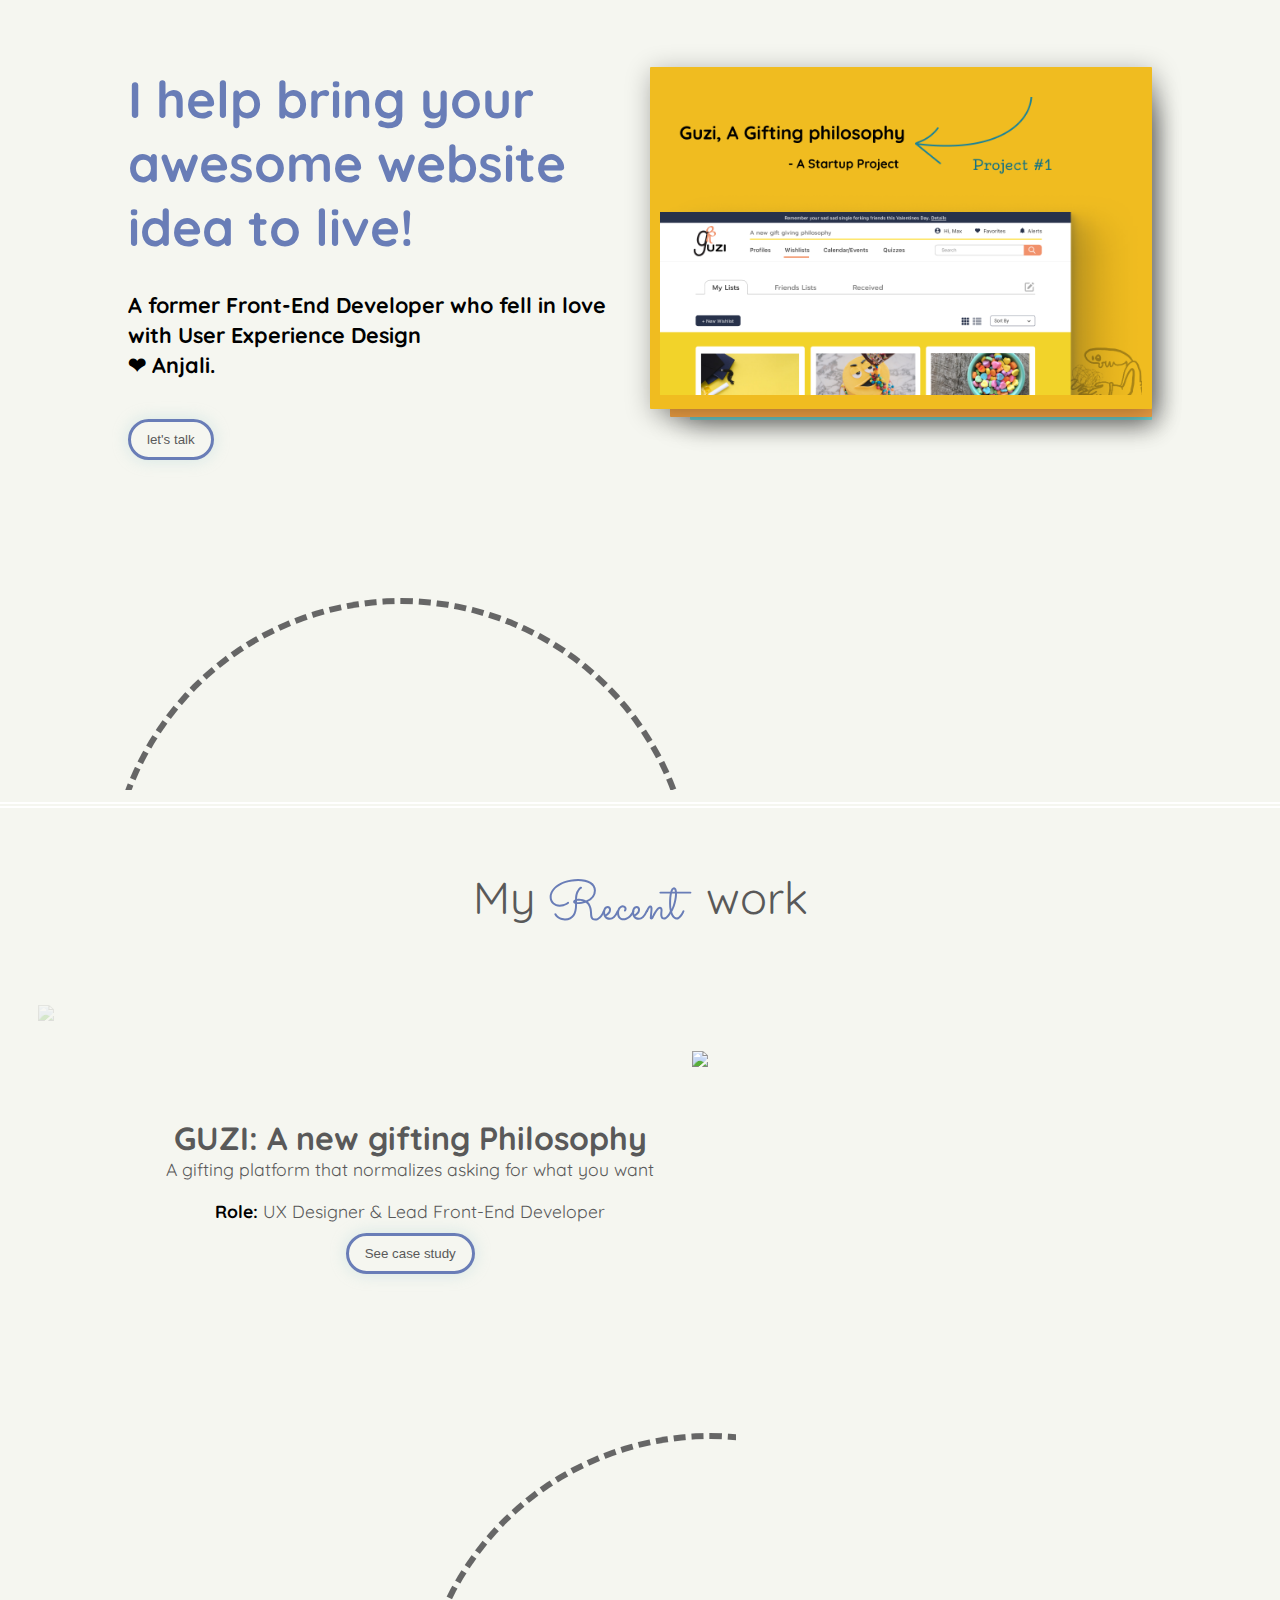
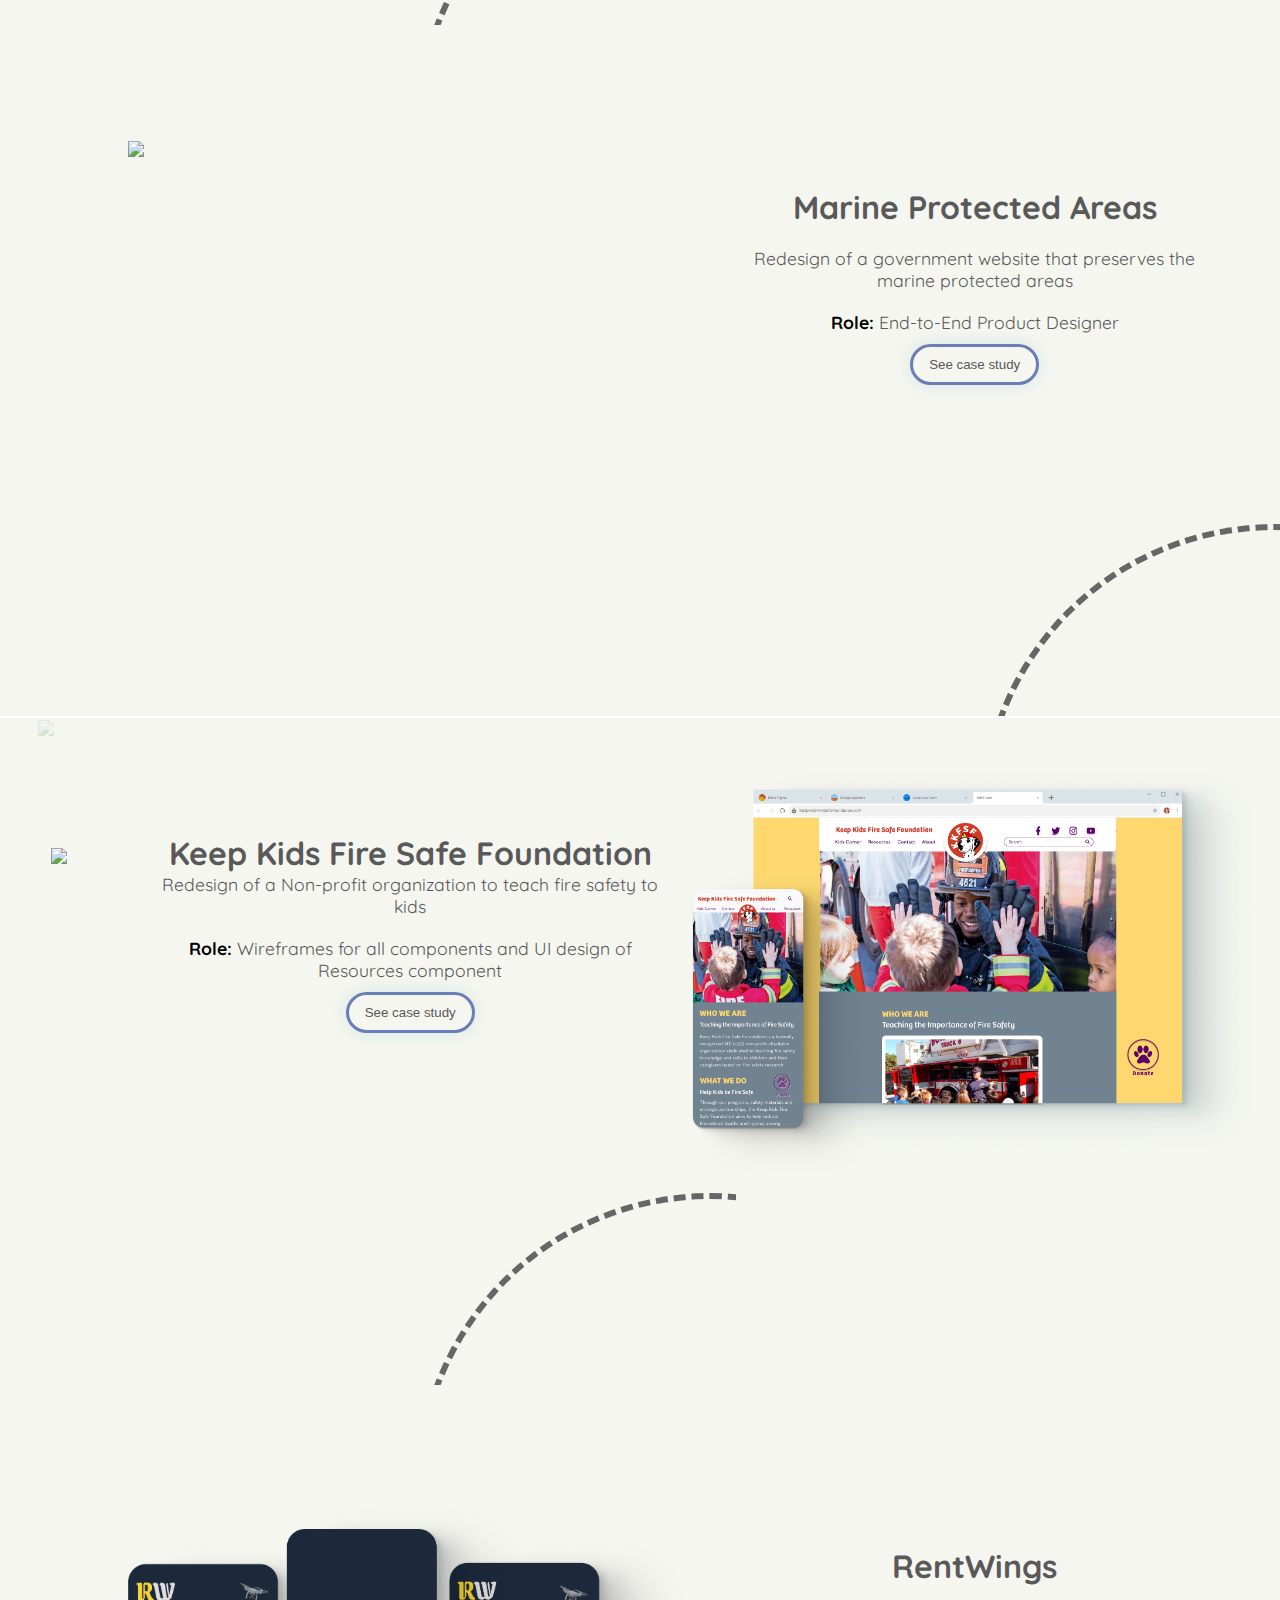
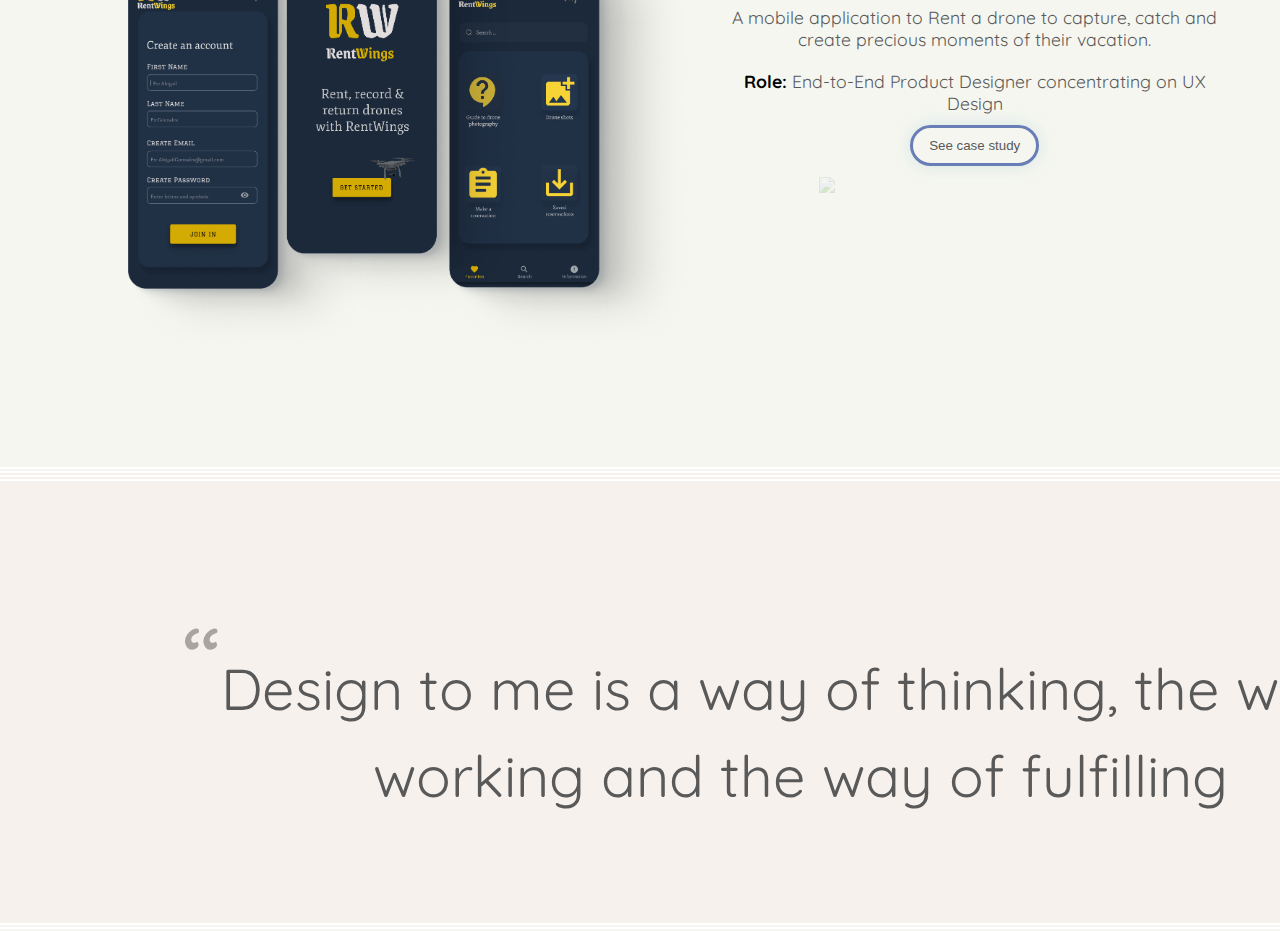
==== index.html @ b2b69bfb "animation changes" ====
<!DOCTYPE html>
<html>
    <head>
        <meta charset="utf-8">
        <meta name="viewport" content="width=device-width, initial-scale=1">
        <title>Anjali Anusuri - UX/UI Designer</title>
        <!-- <link rel = "icon" href =  "images/initial.svg"  type = "image/x-icon">  -->
        <link rel = "icon" href =  "images/logo.svg"  type = "image/x-icon"> 

        <link rel="stylesheet" href="css/index.css">
        <link rel="stylesheet" href="css/mainPage.css">
        <link rel="preconnect" href="https://fonts.gstatic.com">
<link href="https://fonts.googleapis.com/icon?family=Material+Icons"rel="stylesheet">
<link rel="preconnect" href="https://fonts.gstatic.com">
<link href="https://fonts.googleapis.com/css2?family=Quicksand&display=swap" rel="stylesheet">
<link href="https://fonts.googleapis.com/css2?family=Sacramento&display=swap" rel="stylesheet">

<script async src="https://www.googletagmanager.com/gtag/js?id=G-C9DS2K7458"></script>
<script>
window.dataLayer = window.dataLayer || [];
function gtag(){dataLayer.push(arguments);}
gtag('js', new Date());

gtag('config', 'G-C9DS2K7458');
</script>

</head>
<body class="body">
        <div id="header"></div>
        <div class="mainPage " style = "padding-top:2%;padding-bottom:1%;
        /* background: radial-gradient(92.78% 138.58% at 50% 106.94%, #FDE6E6 0%, #FFD8D8 26.56%, #FAC0C0 64.06%, #FFB9B9 100%) */
        ;">
        <div class="left" style = "padding-top:4%;padding-bottom:0;display:flex;align-items: center;"> 

            <div class="mainHeading">     
                    <div class="text-bottom" style = "font-size: 1.5rem;">
                        <div class="text-top">
                            <div class="subTitle" style = "color:#6A6A82;">
                            </div> 
                    <!-- <div class="subPara">Hey, I am Anjali!</div>  -->
                    <div><strong class = "brandStmt">I help bring your awesome website idea to live!</strong></div>
                    <br> 
                    <div><strong class="subText">
                        <!-- I prioritize design's impact on the community over impulsive intensions. -->

                        A former Front-End Developer who fell in love with User Experience Design
                        <br>
                        &#x2764; Anjali.
                    </strong> 
                </div>
                    <br> 

                    </div>
                

                    <!-- <div class="wrapper">
                        <a href="#"><span>Hover Me!</span></a>
                    </div> -->
                    <div class = "buttonContainer" style = "justify-content:start;padding-left:0px;">
                        <a href = "aboutme.html"> 
                        <button class = "filledButton" href = "#"><span>let's talk</span></button>
                        </a>
                    </div>
                    


                    </div>

                <!-- </div> -->
                <!-- <img loading="lazy" class ="secondShape" src = "images/shapes/Ellipse 3.svg"/> -->
            </div>   
            <div class = "frame letsGo">
                <div class = "circle clockwise" style = "right:6rem;left: 2rem;">
                    <div class = "point"></div>
                    <strong class = "projectSubTitle">lets sc<strong style = "color:#bd3745">roll</strong></strong>
                </div>
                <div class = "track" style = "right:6rem;left: 2rem;"></div>
            </div>
        </div>
            <div class="right"> 
                <div class="stack">
                    <div class="card one">
                        <a href = "guzi.html">
                            <!-- <img loading="lazy" src = "images/guzi/guziLogo.png" style ="width :25%"/> -->
                            <img loading="lazy" src = "images/guzi/guziShot.png" style ="width :100%"/>
                            
                            <!-- <img style= "width:100%;margin-bottom:10%;"src = "images/guzi/homepageImg.png" class="img-fluid"/> -->
                        </a>
                    </div>
                    <div class="card two">
                        <a href = "fireSafety.html"> 
                            <img loading="lazy" src = "images/kkfsf/fireSafeShot.png" style ="width :100%"/>
                        </a>
                        <!-- <img loading="lazy" src = "images/fireSafetyLogo.png" style ="width :25%"/> -->
                    </div>
                    <div class="card three">

                        <!-- <img loading="lazy" src = "images/mpa/mpaLogo.png" style ="width :25%"/> -->
                        <img loading="lazy" src = "images/mpa/mpaShot.png" style ="width :100%"/>
                    </div>
                </div>
        </div>
        </div>
        
        <hr>
        <hr>



        <!-- <img loading="lazy" style = "width:100%" src = "images/GuziPNG.png"/> -->
        <section id= "caseStudies" style = "z-index:-2" >
            
        <div class="name" style="display:flex;text-align: center;justify-content:center;background-color:#f5f6f0;padding: 1.3em 0;"> My 
            <span id = "sacramentoFont" style="font-size:1.2em;">
                &nbsp;Recent
            </span>  &nbsp; work</div> 
            <div class="workPage kkfsf">
                <div class="left">  
                    <div class="padding20"></div>
    
                    <div class="workTitle">GUZI: A new gifting Philosophy </div> 
    
                    <div class="workPara">A gifting platform that normalizes asking for what you want</div> 
                    <br>
                    <div class="workPara"><strong>Role: </strong>UX Designer & Lead Front-End Developer</div> 
                    <div class = "buttonContainer" style = "justify-content:center;">
                        <!-- <a href = "guzi.html"> 
                        <button class = "filledButton" href = "#">See case study</button>
                        </a> -->
                        <a href = "guzi.html">
                            <button class = "filledButton" href = "#">See case study</button>
                        </a>
                    </div>
                    <br>

                    <img loading="lazy" class ="kkfsf-shape" src = "images/shapes/Ellipse 111.svg"/>
                    <!-- <img loading="lazy" class ="padding10 kkfsf-shape1" src = "images/Logo-03 3.png"/>    -->
                    <div class = "frame">
                        <div class = "circle">
                            <strong class = "projectSubTitle">Deep dive</strong>
                            <div class = "point" style = "background-color: #29839f">
                                
                            </div>
                        </div>
                        <div class = " track">
                        </div>
                    </div>
    
                </div>
                <div class="right"> 
                    <div class="imageContainer"> 
                        <a href = "guzi.html">
                            <img loading="lazy" src = "images/guzi/guziPic.png" style ="width :90%"/>
                        </a>
                    </div>
    
                </div> 
            </div>  
        <div class="workPage mpa">
            <div class="left">  
                <div class="imageContainer"> 
                    <img loading="lazy" src = "images/mpaHomepages.png" style ="width:100%"/>
                </div> 
                    <!-- <img loading="lazy" class ="padding10 mpaShape1" src = "images/Group.svg"/> -->

            </div>
            <div class="right"> 
                <div class="workTitle">Marine Protected Areas </div> 
                <br>
                <!-- <div class="workPara intro">As a part of Ux/UI Bootcamp,I redesigned an existing government website since the existing UI seemed outdated and contained confusing navigation.</div> -->
                <div class="workPara">Redesign of a government website that preserves the marine protected areas</div> 
                <br>
                <div class="workPara"><strong>Role: </strong>End-to-End Product Designer</div> 
                <div class = "buttonContainer" style = "justify-content:center;">
                    <a href = "mpa.html"> 
                    <button class = "filledButton" href = "#">See case study</button>
                    </a>
                </div>
                <div class = "frame">
                    <div class = "circle">
                        <strong class = "projectSubTitle">Safety First</strong>
                        <div class = "point" style = "background-color: #bd3745"></div>
                    </div>
                    <div class = "track"></div>
                </div>
            </div>   
        </div> 
        <hr>


            <div class="workPage kkfsf">
            <div class="left" >  
                <div class="padding20"></div>

                <div class="workTitle">Keep Kids Fire Safe Foundation </div> 

                <div class="workPara">Redesign of a Non-profit organization to teach fire safety to kids</div> 
                <br>
                <div class="workPara"><strong>Role: </strong>Wireframes for all components and UI design of Resources component</div> 
                <div class = "buttonContainer" style = "justify-content:center;">
                    <a href = "fireSafety.html"> 
                    <button class = "filledButton" href = "#">See case study</button>
                    </a>
                </div>
                <br>
                <img loading="lazy" class ="kkfsf-shape" src = "images/shapes/Ellipse 111.svg"/>
                <img loading="lazy" class ="padding10 kkfsf-shape1" src = "images/Logo-03 3.png"/>   
                <div class = "frame">
                    <div class = "circle">
                        <strong class = "projectSubTitle">Fly away</strong>
                        <div class = "point" style = "background-color: #f7d02b">
                            
                        </div>
                    </div>
                    <div class = " track">
                    </div>
                </div>

            </div>
            <div class="right"> 
                <div class="imageContainer"> 
                    <a href = "fireSafety.html">
                        <img loading="lazy" src = "images/KKFSFCoverPic.png" style ="width :100%"/>
                        <!-- <img loading="lazy" class="img" src = "images/threed_mockup (1).png" width = "400px" height = "400px"/> -->
                    </a>

                </div>

            </div> 
        </div>  

        <div class="workPage rentwings">
            <div class="left">   
                <div class="imageContainer">   
                    <a href = "rentWings.html">
                        <img loading="lazy" src = "images/rentwingsCoverPic.png" style ="width :100%"/>
                        <!-- <img loading="lazy" class="img" src = "images/rentWings.png" width = "400px" height = "400px"/> -->
                    </a>
                </div>

            </div>
            <div class="right"> 
                <div class="workTitle">RentWings </div> 
                <br>
                <div class="workPara">A mobile application to Rent a drone to capture, catch and create precious moments of their vacation. </div> 
                <br> 
                <div class="workPara"><strong>Role: </strong>End-to-End Product Designer concentrating on UX Design</div>                 
                <div class = "buttonContainer" style = "justify-content:center;">
                    <a href = "rentWings.html"> 
                    <button class = "filledButton" href = "#">See case study</button>
                    </a>
                </div>
                <img loading="lazy" class ="rentwingsShape" src = "images/jason-blackeye-XYrjl3j7smo-unsplash-removebg-preview 1.svg"/>
            </div>  
        </div>   
        </section>
        <hr style = "background: #f5f6f0;">
        <hr style = "background: #f7f1ee;">
        <!-- <div class="covidReliefSection">
            <div class="fontSize2 heading">While I have your attention..</div>
            <div class="fontSize1point5 text">
                I'd like to use this platform to shed light on the devastating stories that are making headlines in India today.
                
                <br>
                With around 300,000 cases everyday, the hospitals in the country are in immediate need for oxygen and vaccines.
                <br>
                <br>
                I want to continue to raise awareness of this issue and I encourage you
                to actively reflect on any ways you can to help India cope with the pandemic.
                Thank you &#x2764;
            </div>
            <div class = "buttonContainer" style = "justify-content:center;">
                <a href = "https://fundraisers.giveindia.org/api/links/kgbdsM1p-n"> 
                <button class = "filledButton" href = "#">CHECK OUT FUNDRAISERS</button>
                </a>
            </div>
        </div> -->

        <hr style = "background: #f7f1ee;">
        <hr style = "background: #f7f1ee;">
        <!-- <div class="dQuotesection">
            
            <div class="designQuote"><span id = "quote">&#8220;</span>Design is where science and art break even.</div>
            <div class="author"> <span style="opacity:0.5;">By</span> Robin Mattew</div>
        </div>     -->

        <!-- <section class ="mySkills" style="background-color:#f9f9f9;">
            <div style = "padding-top:1.6em;font-size: 2.5em;"> My <span id = "sacramentoFont"> Design </span> Tools</div>
            <div class="flexContainer">

                    <img loading="lazy" style = "width:150px;"src= "images/home/icons/figma.svg"/>
                    <img loading="lazy" style = "width:150px;"src= "images/home/icons/github.svg"/>
                    <img loading="lazy" style = "width:150px;"src= "images/home/icons/slack.svg"/>
            </div>
        </section> -->
        <div class="magicQuotesection"> 
            <div class="magicQuote"><span id = "quote">&#8220;</span>Design to me is a way of thinking, the way of working and the way of fulfilling</div>
        </div>
        <hr>
        <hr>
        <div id="footer"></div>


<!--===== SCROLL REVEAL =====-->
<script src="https://unpkg.com/scrollreveal"></script>

<!--===== MAIN JS =====-->
<script src="js/index.js" async defer></script>

<!--===== MAIN JQUERY =====-->
<script
src="https://code.jquery.com/jquery-3.3.1.js"
integrity="sha256-2Kok7MbOyxpgUVvAk/HJ2jigOSYS2auK4Pfzbm7uH60="
crossorigin="anonymous">
</script> 

</body>

</html>
---- css/index.css ----
body{
    color: #595959;
    font-family: 'Quicksand', sans-serif;
    /* padding-top:40px; */
    box-sizing:border-box;
}

.fontSize4{
    font-size:4rem;
}
.projectTitle{
    font-size:4rem;
}
.projectSubTitle{
    font-size:1.5rem;
}
strong{
    color:#000000;
}
.black{
    color:#2b2b2b;
}
.bgImage{
    width:100%;
    /* margin-bottom:10%; */
    object-fit:cover;
    height:100vh;
    position:absolute;
}
.clearLine{
    margin-top:2px;
        border-bottom: 1px solid #f5f6f0 ;
    
}
.fontSize2{
    font-size: 2em;
}
.fontSize1point5{
font-size:1.7em;
}
hr{
    height: 2px;
    background: #f5f6f0 ;
    border: none;
    margin-top:2px;
}
#sacramentoFont{
    font-family: sacramento;
    font-size: 1.4em;
    color:#697db7;
}
.bgDesign{
    width:100%;
    opacity:0.8;
    background-color: #f7f6f2;
    /* background-image: url(images/aboutMe/bgDesignPink.png); */
}

html{
    scroll-behavior:smooth;
}
@keyframes showTopText {
    0% { transform: translate3d(0, 100%, 0); }
    40%, 60% { transform: translate3d(0, 50%, 0); }
    100% { transform: translate3d(0, 0, 0); }
}
@keyframes showBottomText {
    0% { transform: translate3d(0, -100%, 0); }
    100% { transform: translate3d(0, 0, 0); }
}
.imgOpacity{
    opacity:0.5;
}
*{
    margin: 0;
}
.subTitle{
    font-size:3em;
}

.subTitleText{
    font-size:0.5em;
}

.left, .right{
width:49%;
}
.centerAlign{
    display:flex;
    justify-content: center;
}
.coverImage{
    width:100%;
    margin-bottom:10%;
    object-fit:cover;
    position:absolute;
}
.left{
    display:flex;
    flex-direction:column;
    gap:6%;
    padding-bottom:10%;
}

.right{
    padding-top: 4%;
}
.main{
        display: flex;
        background-color:#f5f6f0 ;
        flex-wrap: wrap;
        justify-content: space-between;
        padding:5% 10%;
        justify-content: center;
}
.mainPage{
    display: flex;
    background-color:#f5f6f0 ;
    padding-left:10%;
    padding-top:3%;
    padding-right:10%;
    flex-wrap: wrap;
    justify-content: space-between;
}
.firstShape{
    position:absolute;
    left:80%;
    width:15%;
}
.third-shape{
    position:absolute;
    right:30%;
    top:20%;
    width:25%;
}
.secondShape{
    position:absolute;
    right:3%;
    top:15%;
    width: 45%;
    opacity:0.4;
}
.rentwingsShape{
    position:absolute;
    right:6%;
    width: 30%;
    opacity:0.2;
    /* top:50%; */
}
.workPage{
    padding-left:10%;
    display: flex; 
    /* background-color: #fdfdfd;; */
    background-color: #f5f6f0 ;;
}
.name{
    font-size:2.8rem;
    padding: 10px 0px;
}
.workTitle{
    font-size:2em;
    font-weight: bold;
    text-align:center;
/* width:55%; */
margin:0 6%;
}
.alignCenter{
    align-items: center;
}
.workPara{
    font-size:1.1em;
    margin:0 6%;
    text-align:center;
}
.imageContainer{
    position: relative;
    transition: 0.3s;
}
.middle {
    transition: .5s ease;
    opacity: 0;
    position: absolute;
    top: 52%;
    /* background-color: rgba(142, 72, 95,0.6); */
    /* color:#ffffff; */
    height:100px;
    width:100px;
    left: 44%;
    border-radius: 10px;
    transform: translate(-50%, -50%);
    -ms-transform: translate(-50%, -50%)
    }
.text{
padding:15px 30px;
font-size:30px;
display:flex;
justify-content: center;
}
.imageScale:hover {
    /* opacity: 1; */
    cursor:pointer;
    transform: scale(1.5);
}
.imageContainer:hover {
    /* opacity: 1; */
    cursor:pointer;
    opacity: 0.6;
    transform: scale(1.05);
}
.img{
    margin-top:5%;
    border-radius: 30px;
    box-shadow: 0 4px 8px 0 rgba(0, 0, 0, 0.2), 0 6px 20px 0 rgba(0, 0, 0, 0.19);
    transition: 0.3s;

}
.kkfsf-shape{
    position:absolute;
    left:3%;
    width:50%;
    opacity:0.2;
}
.kkfsf-shape1{
    position:absolute;
    left:4%;
    /* opacity:0.2; */

}
.mpaShape{
    position:absolute;
    right:3%;
    height:300px;
    opacity:0.2;
}
.mpaShape1{
    position:absolute;
    right:10%;
    top:60%;
}
.padding20{
    padding-top:20%;
}
.padding10{
    padding-top:10%;
}
.paddingRight10{
    padding-right:10%;
}
p{
    font-size:1.2em;
}

.footerHeading{
    padding:10px;
}
.socialIcons{
    display:flex;
    flex-direction:row;
    gap:25px;
}
.icons:hover{
    cursor:pointer;
    opacity:0.7;
}
.footer-text{
    color: #8c8786;
    font-weight: bold;
}
.swingingDoodle{
    width:100%;
    }
.mainPage.contact{
    flex-direction:column;
}


/* Style inputs with type="text", select elements and textareas */
input[type=text],[type=email], select, textarea {
    width: 100%; /* Full width */
    padding: 12px; /* Some padding */ 
    border: 1px solid rgb(223, 196, 195); /* Gray border */
    border-radius: 4px; /* Rounded borders */
    box-sizing: border-box; /* Make sure that padding and width stays in place */
    margin-top: 6px; /* Add a top margin */
    margin-bottom: 16px; /* Bottom margin */
    background-color:inherit;
    resize: vertical /* Allow the user to vertically resize the textarea (not horizontally) */
}
  /* Style the submit button with a specific background color etc */
input[type=submit] , .filledButton{
    background-color: inherit;
    color: #595959;
    padding: 10px 16px;
    z-index:0;
    border: 3px solid #697db7;
    border-radius: 35px;
    cursor: pointer;
    box-shadow: 0 0 1rem 0 rgba(166, 208, 211, 0.4);
    transition: all .35s;
    position: relative;
}
.filledButton span :after{
    color:#fff;
}
.filledButton span{
    z-index:2;
    /* color: #fff; */
}
.alignCenter{
    align-items: center;;
}
.outlineButton{
    border:1px solid #887ba1;
    background-color: inherit;
    color: #887ba1;
    padding: 12px 20px;
    border-radius: 25px;
    cursor: pointer;
    box-shadow: 0 0 1rem 0 rgba(150,137, 175, 0.4);

}
.buttonContainer a{
    position: relative;
    z-index:2;
  }
  
  
  .buttonContainer a :after{
    position: absolute;
    content: "";
    /* padding: 10px 16px; */
    /* border: 3px solid #697db7; */
    border-radius: 35px;
    top: 0;
    left: 0;
    width: 0;
    z-index:-1;
    height: 100%;
    color:#fff;
    background-color: #d5e0fb;
    transition: all .35s;
    /* color:#fff; */
  }

  
  .filledButton a span:after{
    color: #fff;
  }
  



input[type=submit]:hover:after, .filledButton:hover:after {
width:100%;
}

  /* Add a background color and some padding around the form */
.container {
    border-radius: 5px;
    background-color: rgb(150, 137, 175);
    padding: 20px;
    z-index: 1;
    color:#5d617c;
    background: inherit;
    box-shadow: 0 0 1rem 0 rgba(150,137, 175, .6);
    width:75%;
    margin-top:4%;
}
.problemStatement{

    background-color: #F9f9f9;;
    display:flex;
    flex-direction: column;
    align-items: center;
    text-align: center;
    justify-content:center;
    padding:7% 10%;
}
.problemQuote{

    /* background-image: url("../images/home/grayDotsBg.png"); */
    font-size:3em;
}

#quote{
    font-size:2em;
    opacity:0.5;
}
.mySkills{
    text-align:center;
    color:#5d617c;
    background-color: #FCEEED;
}
.flexContainer{
    display:flex;
    
}
.buttonContainer{
    display:flex;
    justify-content:space-evenly;
    padding:2%;
    z-index:2;
}
/* .flexContainer  h2{
    font-size:2em;
    
} */
.flexContainer div{
    width:33%;
    margin:2%;
    border-radius: 5px;
    background-color: rgb(150, 137, 175);
    padding: 20px;
    z-index: 1;
    background: inherit;
    box-shadow: 0 0 1rem 0 rgba(150,137, 175, .6);
    margin-top:4%;
    -webkit-transition: all 600ms;
    transition: all 600ms;
}
.flexContainer div:hover{
    width:43%;
    color:#121212;
/* transition: transform linear 2s; */
transform: scale(1.05) linear 2s;
}

.arrows{
    padding:6%;
    display: flex;
    justify-content: space-between;
}
.leftArrow .material-icons, .rightArrow .material-icons{
    display:block !important;
}

@media only screen and (max-width: 1000px) {

    .workPage{
        display: block;
    }
    .workPage .left {
        display: flex;
        align-items: center;
    }
    .workPage .right {
        display: flex;
        align-items: center;
        justify-content:center;
        flex-direction: column;
    }
    .workPage.rentwings{
        display: flex;
        align-items: center;
        flex-direction:column;
        padding:0px;
    }   
    .workPage.kkfsf{
        display: flex;
        align-items: center;
        flex-direction:column-reverse;;
        padding:0px;
    }  
    .workPage.mpa{
        display: flex;
        align-items: center;
        flex-direction:column;
        padding:0px;
    }
    .left, .right{
        width:100%;
        }
    .swingingDoodle{
        width:75%;
        }

    .workPara{
        /* font-weight: bold; */
        font-size:1.5em;
        }
        .flexContainer div{
            width:100%;
        }


    #toggle {
        cursor: pointer; 
    }
    ul {
        margin:0;
        padding: 0;
        list-style-type:none;
    }
    li {
        margin:0;
        padding: 15px;
        /* border: 1px solid #f2f2f2; */
        border: 1px solid black;
        /* border-radius: 25px; */
    }

}
@media only screen and (max-width: 600px) {
    .name{
        padding-top:10%;
    }
    .workPage .left {
        display: flex;
        align-items: center;

    }
    .frame{
        width:100%;
    }
    .imageContainer{
        padding-left:40px;
    }
    .workPage .right {
        display: flex;
        align-items: center;
        flex-direction: column;

    }
    .flexContainer{
        display:flex;
        flex-wrap: wrap;
        
    }
    .swingingDoodle{
        display:none;
    }

    .img{
        width:300px;
        height:270px;
    }
    .secondShape{
        width: 80%;
    }
    .workPara{
        /* width:60%; */
        font-size:1.4em;
    }
    .workTitle{
        /* width:70%; */
        font-size: 2.5em;;
    }
}
---- css/mainPage.css ----
/* .subTitle:hover~ hr{
    font-size:5em;
} */
.mainHeading{
    display:flex;
    flex-direction:column;
    gap:6%;
    justify-content:center;
    align-items:center;
}
.subText{
    font-size: 0.9em;
    width:100%;
}
.brandStmt{
    font-size: 4vw;
    color: #697db7;

}
.frame{
    position:relative;
    width:38rem;
    height: 20rem;
    background:inherit;
    overflow:hidden;
}
.track{
    position:absolute;
    z-index:1;
    top:8rem;
    left:18rem;
    width:36rem;
    height:36rem;
    border-radius:50%;
    border:6px dashed #666666;
}
.right{
    right:18rem;
}
.circle{
    position:absolute;
    z-index:1;
    top:8rem;
    left:18rem;
    width:36rem;
    height:36rem;
    border-radius:50%;
    /* background: #7b9fec; */
    transform:
    translate(-50%,
    -50%);
}


.point{
    position:absolute;
    top:0;
    left:50%;
    width: 50px;;
    height:50px;
    background-color:#eea6a4;
    border-radius:50%;
    padding:30px;
    transform:translate(-95%,-95%);
}
@keyframes rotate{
    0%{
        transform:rotate(20deg);
    }
    100%{
        transform:rotate(-340deg);
    }
}
@keyframes rotateClockwise{
    0%{
        transform:rotate(0deg);
    }
    100%{
        transform:rotate(360deg);
    }
}
.circle{

    animation:rotate 10s infinite linear;
}
.circle.clockwise{

    animation:rotateClockwise 10s infinite linear;
}

.stack {
	position: relative;
	/* margin-top: 50vh;
	margin-left: 50vw;
	transform: translate(-50%,-50%); */

    width: 100%;
	height: 100%;
}
.card {

	/* background-color: #f5f6f0; */
	/* background: linear-gradient(to bottom, rgba(235,236,240,1) 0%,rgba(255,255,255,1) 60%); */
	border-radius: 1px;;
    padding:6% 2% 2% 2%;
    /* width: 33vw; */
	/* height: 45vh; */
    /* height:calc(40vmin + 5rem); */
	position: absolute;
    display:flex;
    justify-items: center;
    align-items:center;
	transform: translateX(0);
	animation: onTop 12s 2s ease infinite;
	box-shadow: 2px 5px 27px rgb(0 0 0 / 32%);
}
.card.one {
    background-color: #F0BC20;
	left: 0;
	top: 0;
	z-index: 2;
	animation-name: onTop;
    /* transform:rotateX(5deg) rotateY(0.24895deg) rotateZ(2.4895deg); */
    /* transform:rotateX(5deg) rotateY(0.24895deg) rotateZ(2.4895deg); */

    
}
.card.two {
    background-color: #F1A144;
	left: 20px;
	top: 20px;
    transform: translateX(0) ;
    /* rotateX(5deg) rotateY(0.24895deg) rotateZ(2.4895deg); */
    
	z-index: 1;
	animation-name: onMiddle;
}
.card.three {
    background-color: #7AE5E5;
	left: 40px;
	top: 40px;
    transform: translateX(0) ;
    /* rotateX(5deg) rotateY(-0.892892deg) rotateZ(-8.92892deg) ; */
	z-index: 0;
	animation-name: onBottom;
}
.card span {
	font-size: 24px;
	font-family: "Lucida Grande", "Lucida Sans Unicode", "Lucida Sans", "DejaVu Sans", Verdana, "sans-serif";
	display: block;
	position: absolute;
	top: 50%;
	left: 50%;
	transform: translate(-50%,-50%);
}
@keyframes onTop {
5% {
    transform: translateX(300px);
    z-index: 1;
    left: 20px;
    top: 20px;
}
10% {
    transform: translateX(0);
    /* transform: translateX(0) rotateX(5deg) rotateY(-0.892892deg) rotateZ(-8.92892deg) ; */
    z-index: 0;
    left: 40px;
    top: 40px;
}
40% {
    transform: translateX(0);
    z-index: 0;
    left: 40px;
    top: 40px;
  }
  50% {
    transform: translateX(0);
    z-index: 1;
    left: 20px;
    top: 20px;
  }
  70% {
    transform: translateX(0);
    z-index: 1;
    left: 20px;
    top: 20px;
}
  80% {
    transform: translateX(0);
    z-index: 2;
    left: 0;
    top: 0;
}
}
@keyframes onMiddle {
  10% {
    /* transform: translateX(0) rotateX(5deg) rotateY(0.24895deg) rotateZ(2.4895deg);; */
    transform: translateX(0) ;
    z-index: 2;
    left: 0;
    top: 0;
  }
  40% {
    transform: translateX(0);
    z-index: 2;
    left: 0;
    top: 0;
  }
  45% {
    transform: translateX(300px);
    z-index: 1;
    left: 20px;
    top: 20px;
  }
  50% {
    transform: translateX(0) ;
    /* transform: translateX(0) rotateX(5deg) rotateY(0.24895deg) rotateZ(2.4895deg); */
    z-index: 0;
    left: 40px;
    top: 40px;
  }
  70% {
    transform: translateX(0);
    z-index: 0;
    left: 40px;
    top: 40px;
  }
  80% {
    /* transform: translateX(0) rotateX(5deg) rotateY(0.24895deg) rotateZ(2.4895deg); */
    transform: translateX(0) ;
    z-index: 1;
    left: 20px;
    top: 20px;
  }
}
@keyframes onBottom {
  10% {
    transform: translate(0);
    z-index: 0;
    left: 20px;
    top: 20px;
  }
  40% {
    transform: translateX(0) ;
    /* transform: translateX(0) rotateX(5deg) rotateY(-0.877756deg) rotateZ(-8.77756deg) scale(1); */
    z-index: 1;
    left: 20px;
    top: 20px;
  }
  50% {
    transform: translateX(0);
    z-index: 2;
    left: 0;
    top: 0;
  }
  70% {
    transform: translateX(0) ;
    /* transform: translateX(0) rotateX(5deg) rotateY(-0.877756deg) rotateZ(-8.77756deg) scale(1); */
    z-index: 2;
    left: 0;
    top: 0;
  }
  75% {
    transform: translateX(300px);
    z-index: 1;
    left: 20px;
    top: 20px;
  }
  80% {
    /* transform: translateX(0) rotateX(5deg) rotateY(-0.877756deg) rotateZ(-8.77756deg) scale(1); */
    transform: translateX(0) ;
    z-index: 0;
    left: 40px;
    top: 40px;
  }
}

.connectIcons{
    display:flex;
    flex-direction: row;
    gap:10px;
    font-size:1.3em;

}
.wordCarousel{
    display:flex;
}
.wordCarousel div{
overflow:hidden;
float:right;
height:65px;
padding-top:10px;
margin-top:-10px;
}
.wordCarousel div li{
height:45px;
margin-bottom:45px;
display:block;
border:none;
 }
 */
.flip3{
    animation: flip3 8s cubic-bezier(0.23,1,0.32,1.2) infinite;
}
@keyframes flip3{
    0%  {margin-top: -360px;}
    5% { margin-top: -270px; }
    25% { margin-top: -270px; }
    30% { margin-top: -180px; }
    50% { margin-top: -180px; }
    55% { margin-top: -90px; }
    75% { margin-top: -90px; }
    80% { margin-top: 0px; }
    99.99% { margin-top: 0px; }
    100% { margin-top: -270px; }
}
.styleModuleCards{
    z-index:101;
    pointer-events: none;
}
.cardStackModuleCard{
    width: calc(50vmin - 3rem);
    height: calc(50vmin - 3rem);
    overflow: hidden;
    /* background-color: var(--color-background); */
    /* background-color: #a4c9d8; */
    box-shadow: 2px 5px 27px rgb(0 0 0 / 32%);
    cursor: grab;
    will-change: transform;
    user-select: none;
    touch-action: none;
}
.cardStackModuleWrapper{
    height:80VH;
    display:grid;
    justify-content: center;
    position: relative;
    width: 100%;
}
.cardStackModuleInner{
    position: absolute;
    right: 0;
    left: 0;
    will-change: transform;
    display: grid;
    justify-content: center;
    align-items: center;
    pointer-events: auto;
}
.cardStackModuleImage{
    width:100%;
    height:100%;
}

.magicQuotesection,.magicDarkQuotesection,
.dQuotesection{

    background-color: #f7f1ed;
    display:flex;
    flex-direction: column;
    align-items: center;
    text-align: center;
    justify-content:center;
    padding:7em 10em;
}
.magicDarkQuotesection{

    background-color: #000000;
    opacity:0.3;
}
.covidReliefSection{
    background-color: #ffefef;
    text-align: center;
    padding:5em 0;
}
.dQuotesection{

    background-image: url("../images/home/grayDotsBg.png");
}
.magicQuotesection{

    background-image: url("../images/home/magicBg.png");
    width:100%;
    /* background-repeat: no-repeat; */
}
.magicQuote{
    /* font-family: sacramento; */
    font-size:3.6em;
    /* color:#ffffff; */
}
.author{
    margin:1em;
font-size: 1.5em;
}
.subTitleText{
    font-size:0.5em;
}
.flexContainer div{
    box-shadow: none!important;
}
.blinkEyedGuy{
    display:flex;
    justify-content:flex-start;
}
/* .blinkEyedGuy:hover{
    justify-content:center;
    transition: 2s ease-in-out;
} */
.face{
    display:flex;
    justify-content:space-between;
    width:90px;
    height:90px;
    background-color:#fac1c0;
    padding:25px;
    border-radius:50%;
    transition: 0.3s ease-in-out;
    animation: float 10s ease-out infinite;
    /* animation: float 3s ease-out forwards; */
}
@keyframes float {
    50% {
    transform: translate(0, 20px);
    }
}
.face:hover{
    justify-content:flex-end;
    background-color:#eea6a4;
}
.eye{
    
    background-color:white;
    border-radius:50%;
    width:15px;
    height:15px;
    -webkit-transform-origin: 50%;
    -webkit-animation: blink 5s infinite;
}
@-webkit-keyframes blink {
    0%, 100% {
        transform: scale(1, .05);
    }
    5%,
    95% {
        transform: scale(1, 1);
    }
}
@media only screen and (max-width:1000px){
    .mainPage{
        display:flex;
        flex-direction:column;
    }
    .mainPage .right{
        height:55vh;
    }
    figure{
        margin:0;
    }
    .mainPage .card{
        width:55vh;
        height:50vh;
    }
    .card.three{
        padding-bottom:15%;
    }
    .card.two{
        padding-bottom:10%;
    }
    .mainPage .left .frame{
        display:none;
    }
}
@media only screen and (max-width:600px){
    .mainPage{
        display:flex;
        flex-direction:column;
    }
    .mainPage .right{
        padding-top:20%;
        height:55vh;
    }
    figure{
        margin:0;
    }
    .mainPage .card{
        width:initial;
        height:initial;
    }
    .card.three{
        padding-bottom:15%;
    }
    .card.two{
        padding-bottom:10%;
    }
    .mainPage .left .frame{
        display:none;
    }
    .brandStmt{
        font-size: 11vw;
    }
    .magicQuote{
        font-size:2.5em;
    }
    .magicQuotesection{
        padding:2em 2em;
    }
    .cardStackModuleCard{
        width:calc(22rem + 12vmin);
        height:calc(22rem + 12vmin)
    }
    .styleModuleCards{
        order:1;
        grid-column:span 2;
        grid-row: 1;
    }
    /* .face{
        width:40px;
        height:40px;
    } */
}
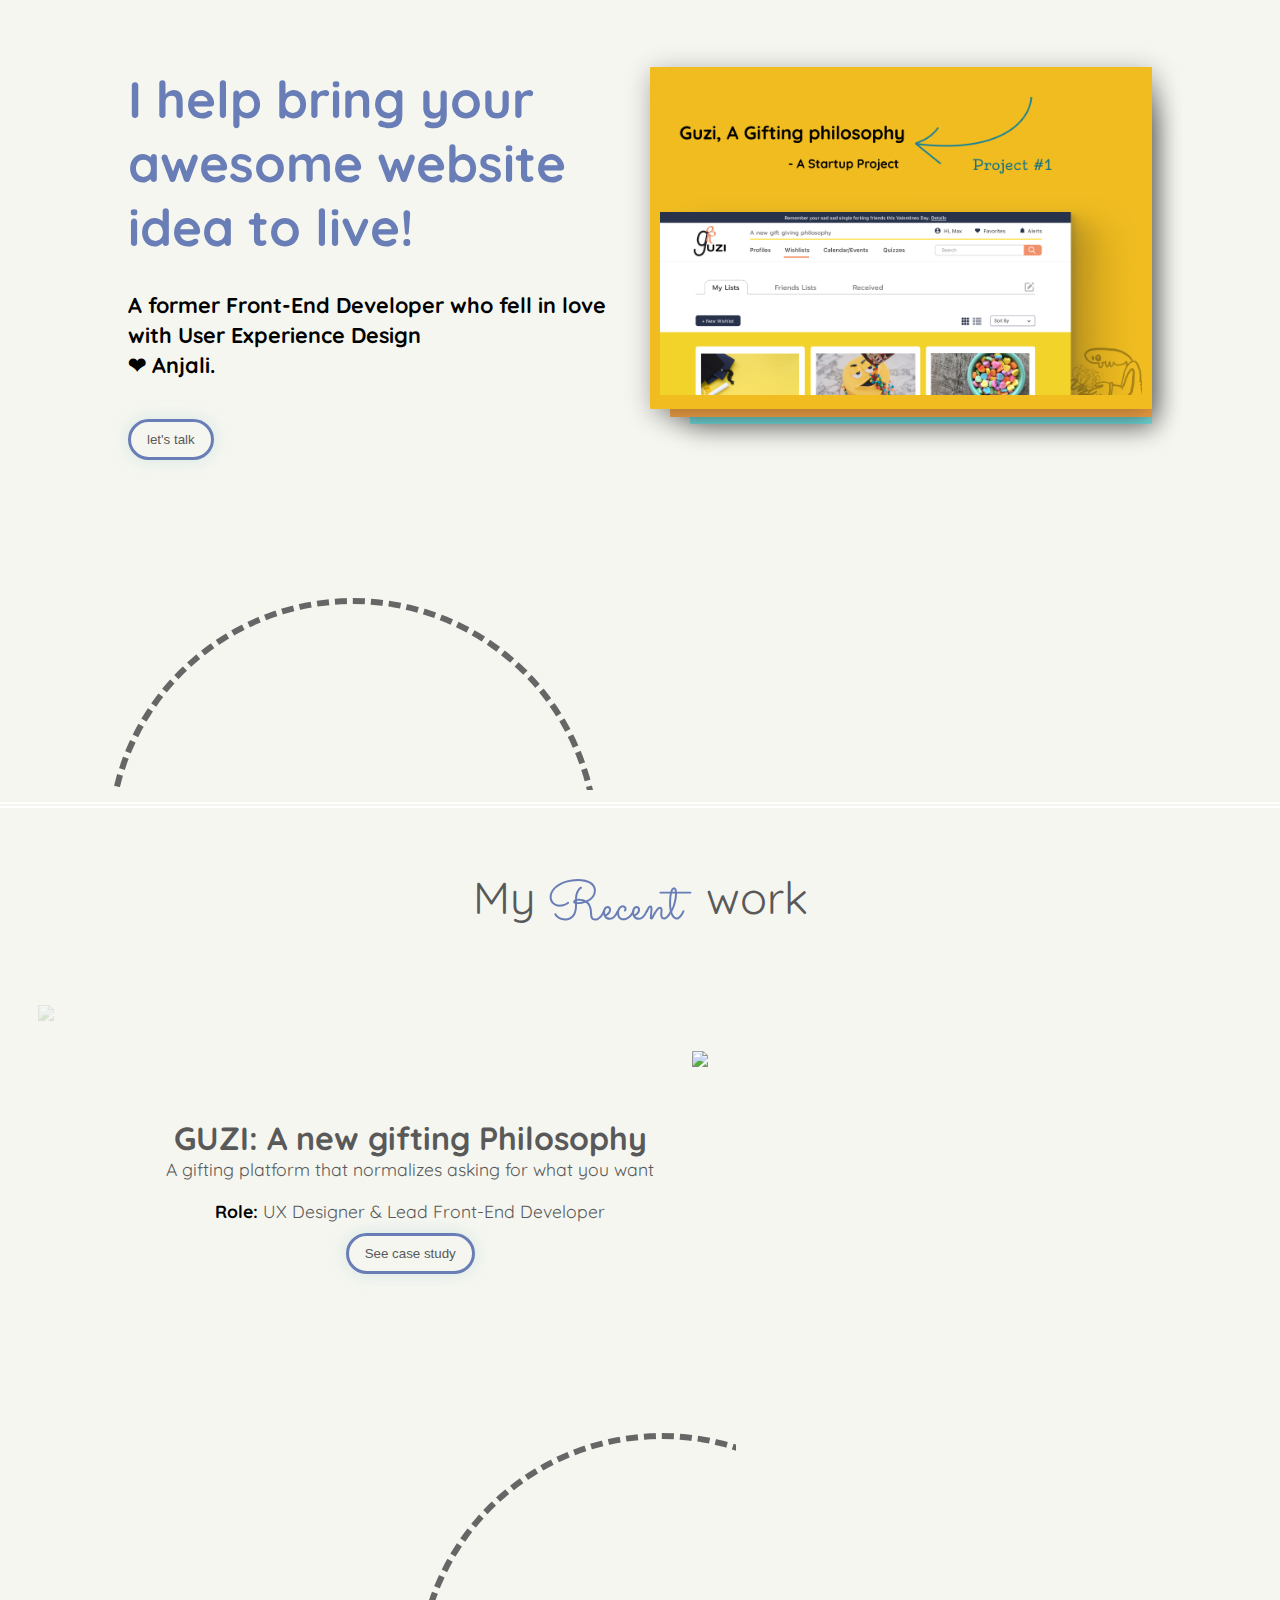
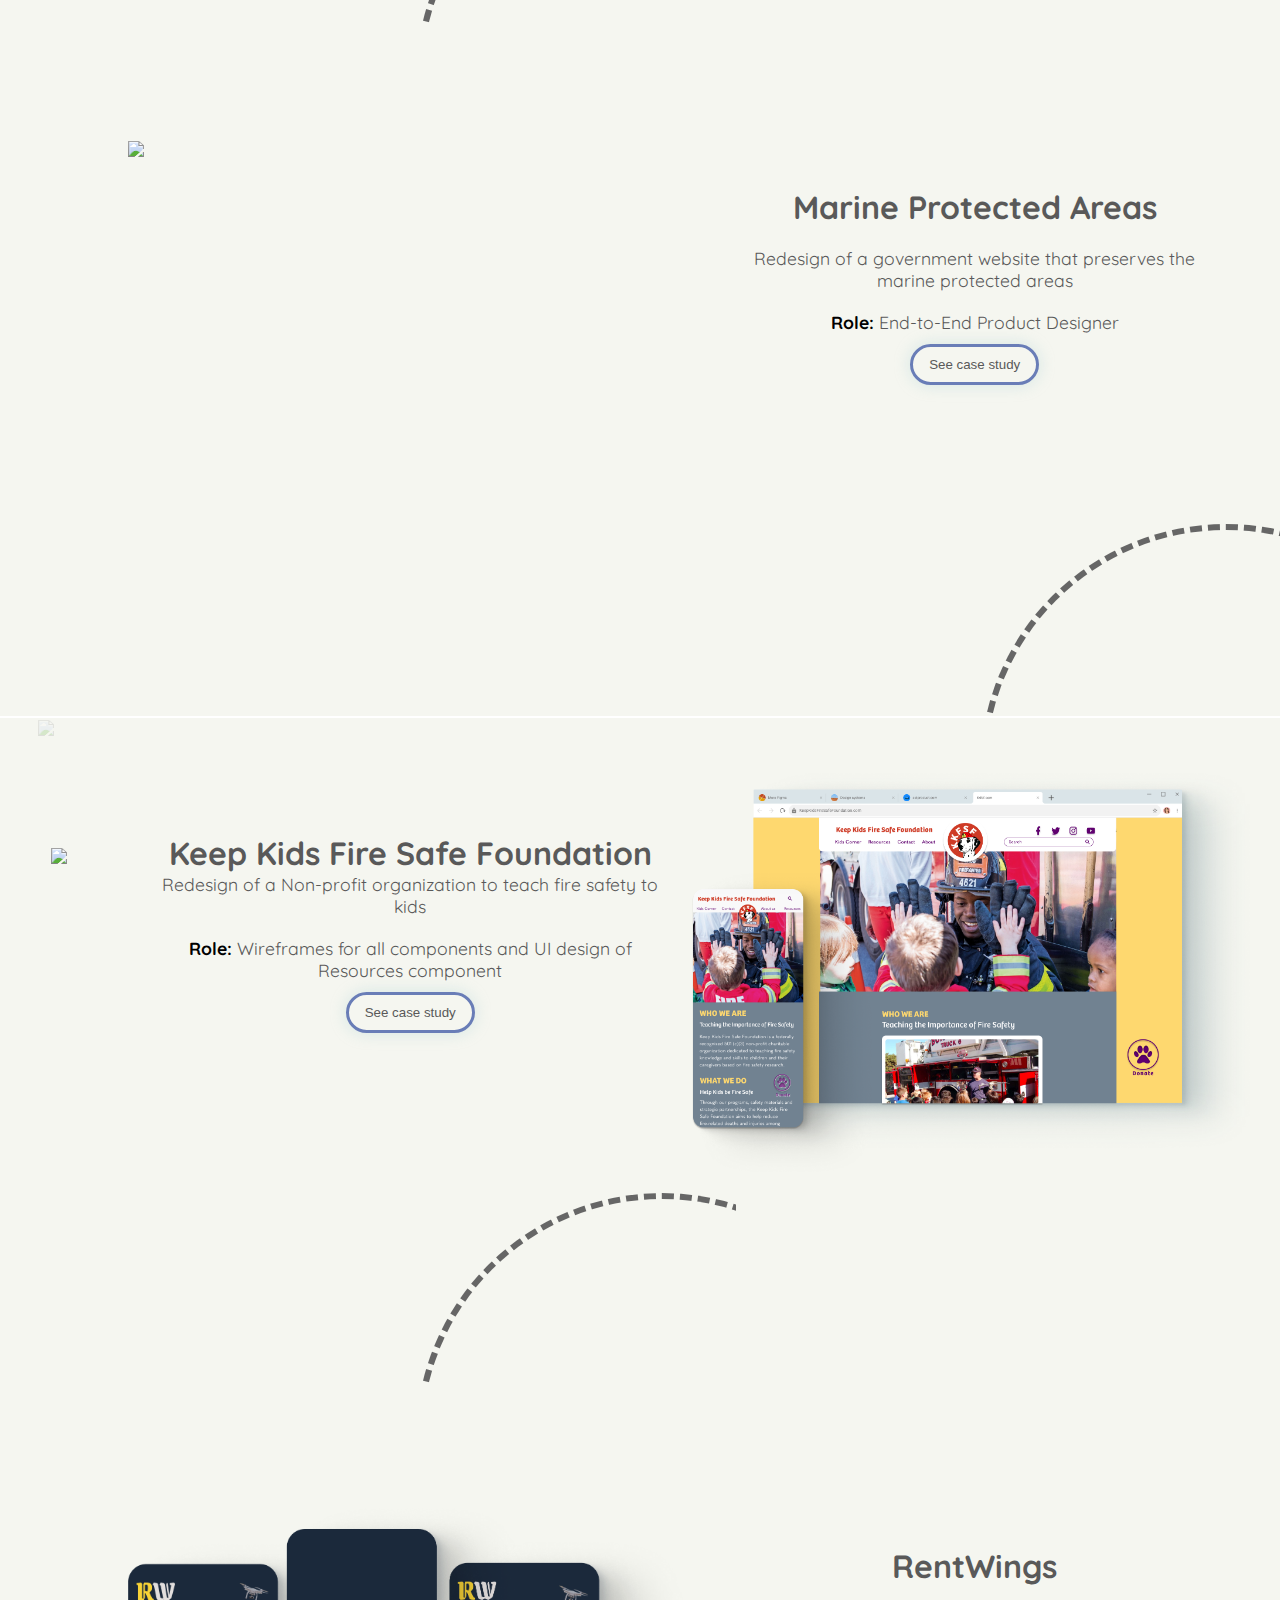
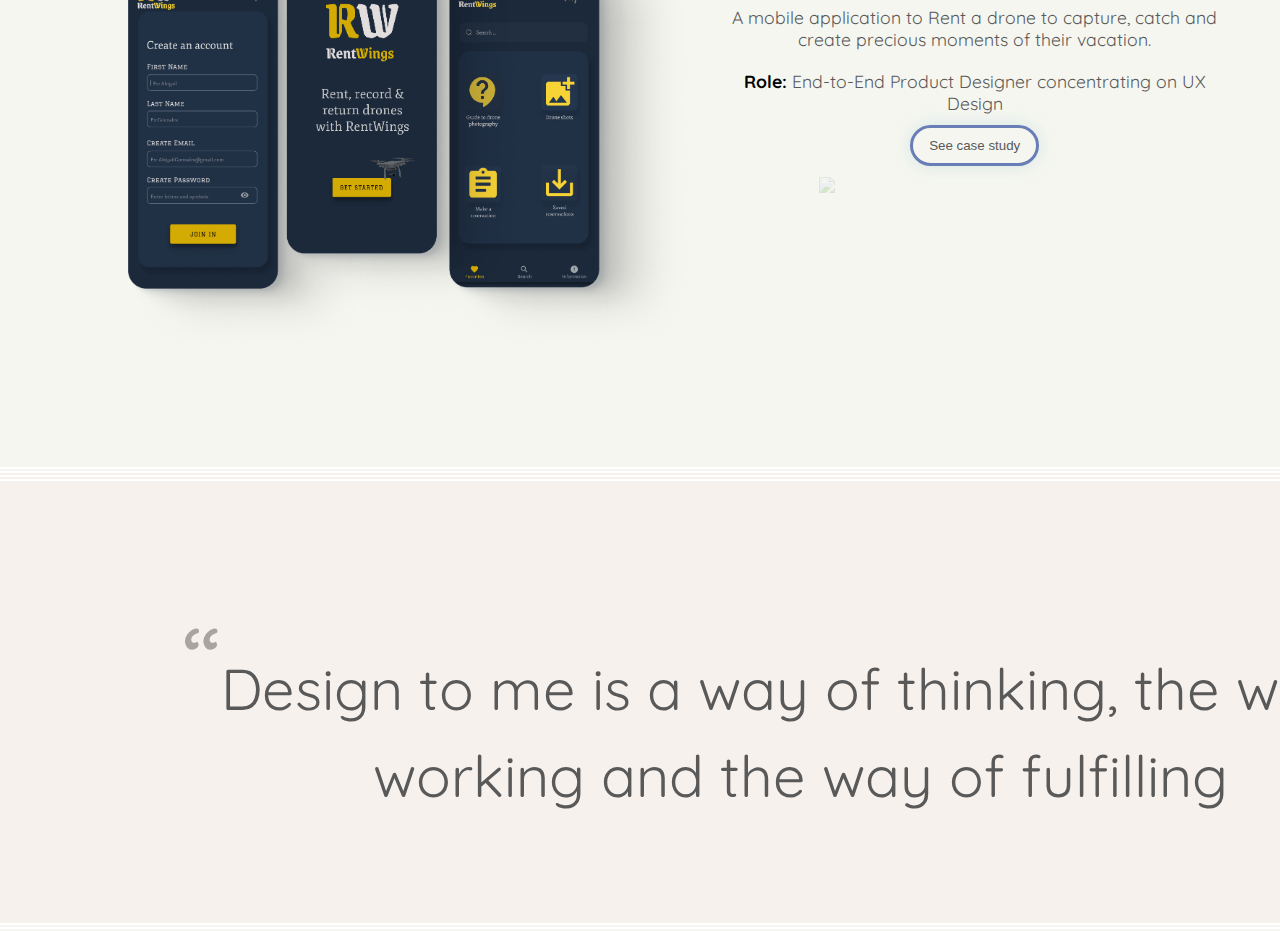
==== commit 9a7e1115: "Adding aboutMe animation" ====
--- a/index.html
+++ b/index.html
@@ -94,10 +94,16 @@
                         <!-- <img loading="lazy" src = "images/fireSafetyLogo.png" style ="width :25%"/> -->
                     </div>
                     <div class="card three">
-
+                        <a href = "mpa.html"> 
                         <!-- <img loading="lazy" src = "images/mpa/mpaLogo.png" style ="width :25%"/> -->
                         <img loading="lazy" src = "images/mpa/mpaShot.png" style ="width :100%"/>
-                    </div>
+                        </a>
+                    </div>
+                    <!-- <div class="card four">
+                        <a href = "aboutme.html"> 
+                        <img loading="lazy" src = "images/aboutMe/aboutMe.png" style ="width :100%"/>
+                        </a>
+                    </div> -->
                 </div>
         </div>
         </div>
--- a/css/mainPage.css
+++ b/css/mainPage.css
@@ -29,8 +29,8 @@
     z-index:1;
     top:8rem;
     left:18rem;
-    width:36rem;
-    height:36rem;
+    width:30rem;
+    height:30rem;
     border-radius:50%;
     border:6px dashed #666666;
 }
@@ -42,8 +42,8 @@
     z-index:1;
     top:8rem;
     left:18rem;
-    width:36rem;
-    height:36rem;
+    width:30rem;
+    height:30rem;
     border-radius:50%;
     /* background: #7b9fec; */
     transform:
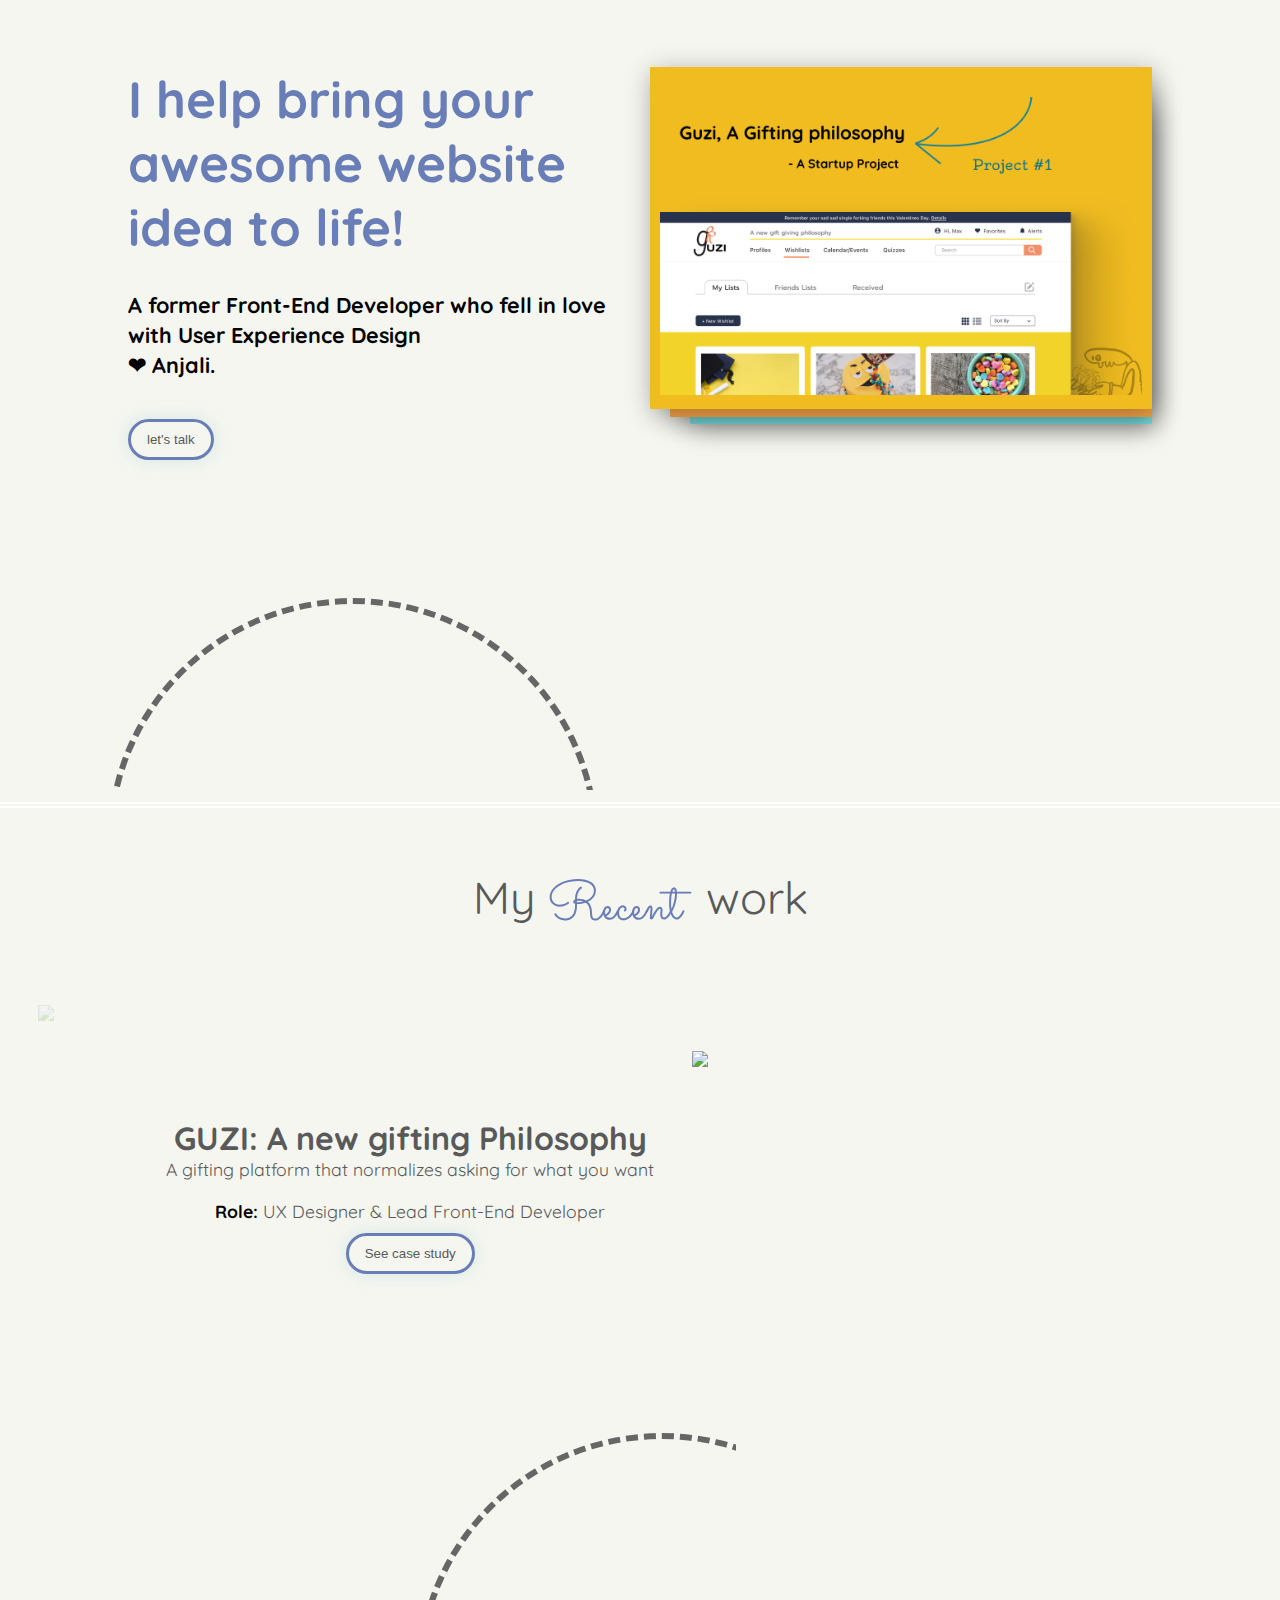
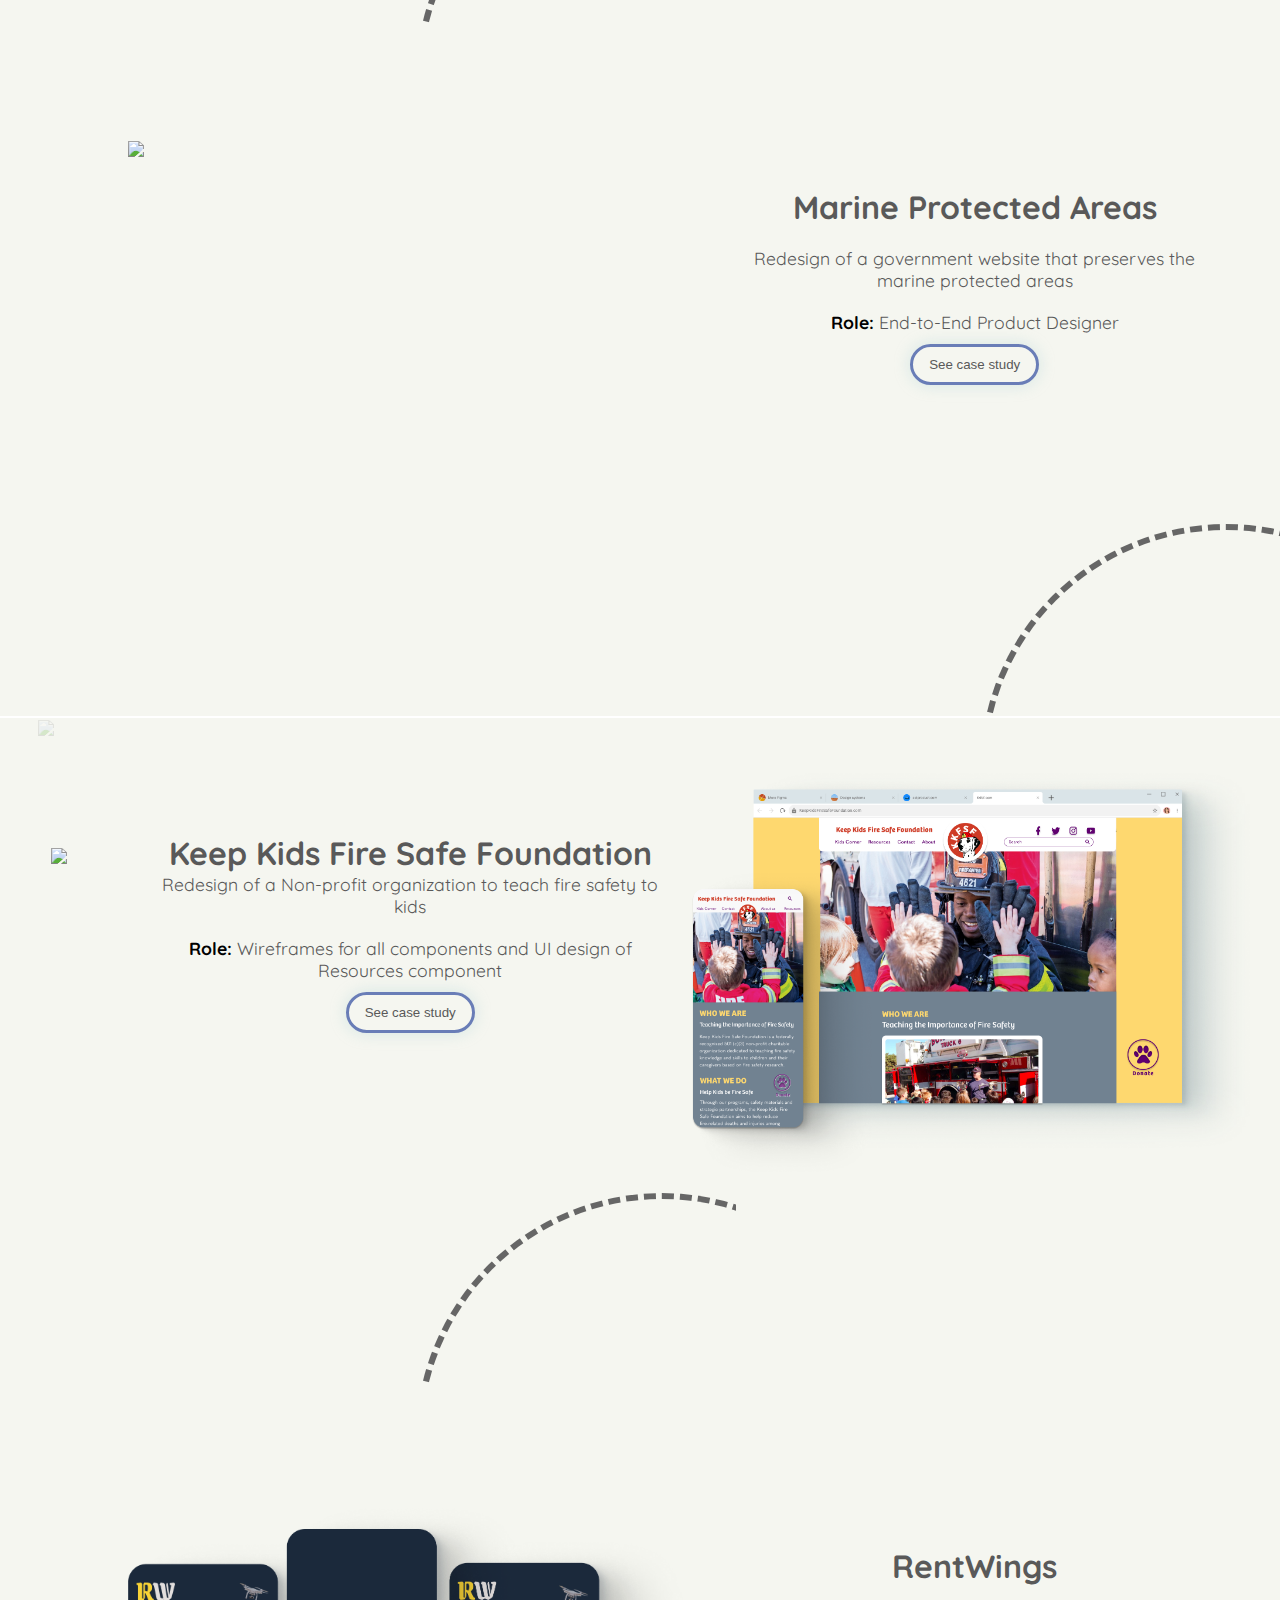
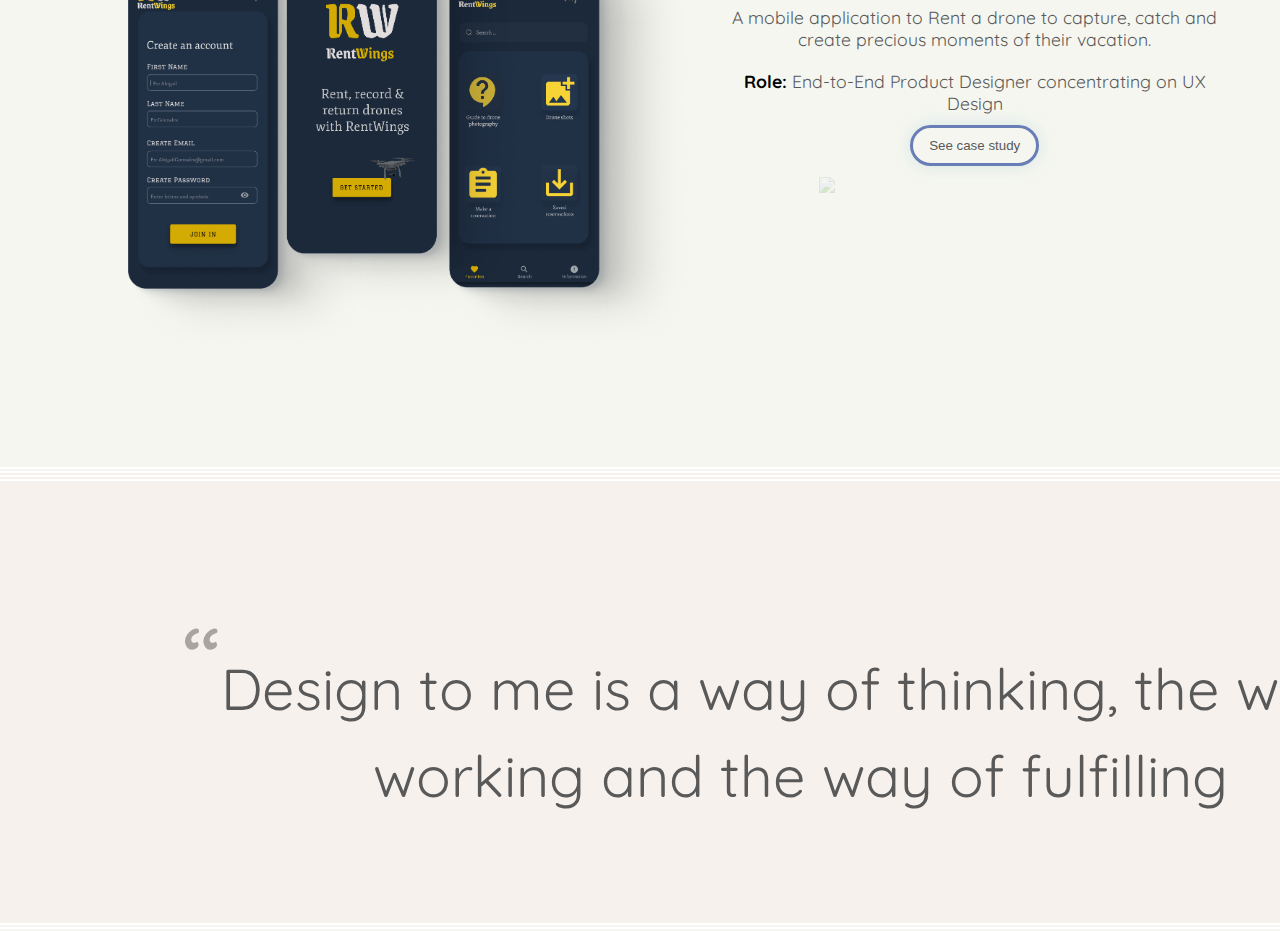
==== commit 7b00bc6d: "Commenting card four till animation is set" ====
--- a/index.html
+++ b/index.html
@@ -38,7 +38,7 @@
                             <div class="subTitle" style = "color:#6A6A82;">
                             </div> 
                     <!-- <div class="subPara">Hey, I am Anjali!</div>  -->
-                    <div><strong class = "brandStmt">I help bring your awesome website idea to live!</strong></div>
+                    <div><strong class = "brandStmt">I help bring your awesome website idea to life!</strong></div>
                     <br> 
                     <div><strong class="subText">
                         <!-- I prioritize design's impact on the community over impulsive intensions. -->
@@ -91,11 +91,9 @@
                         <a href = "fireSafety.html"> 
                             <img loading="lazy" src = "images/kkfsf/fireSafeShot.png" style ="width :100%"/>
                         </a>
-                        <!-- <img loading="lazy" src = "images/fireSafetyLogo.png" style ="width :25%"/> -->
                     </div>
                     <div class="card three">
                         <a href = "mpa.html"> 
-                        <!-- <img loading="lazy" src = "images/mpa/mpaLogo.png" style ="width :25%"/> -->
                         <img loading="lazy" src = "images/mpa/mpaShot.png" style ="width :100%"/>
                         </a>
                     </div>
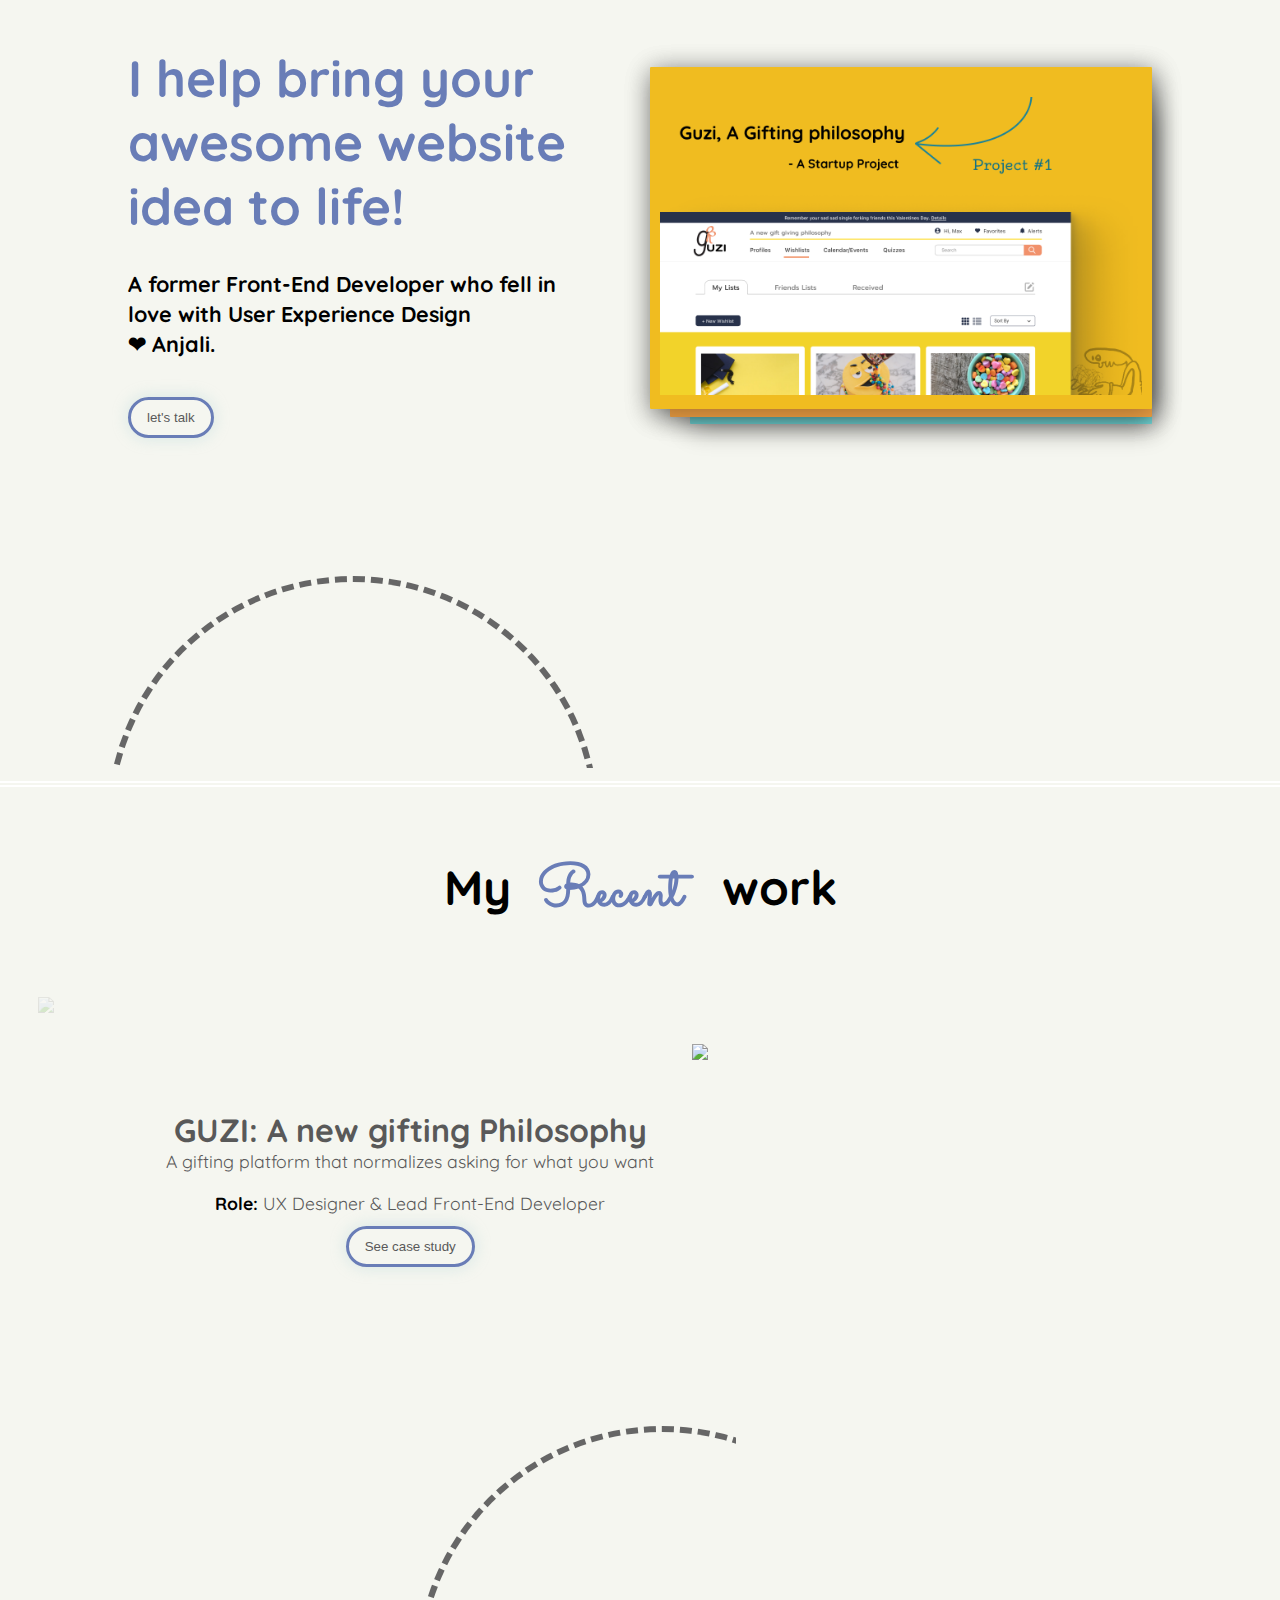
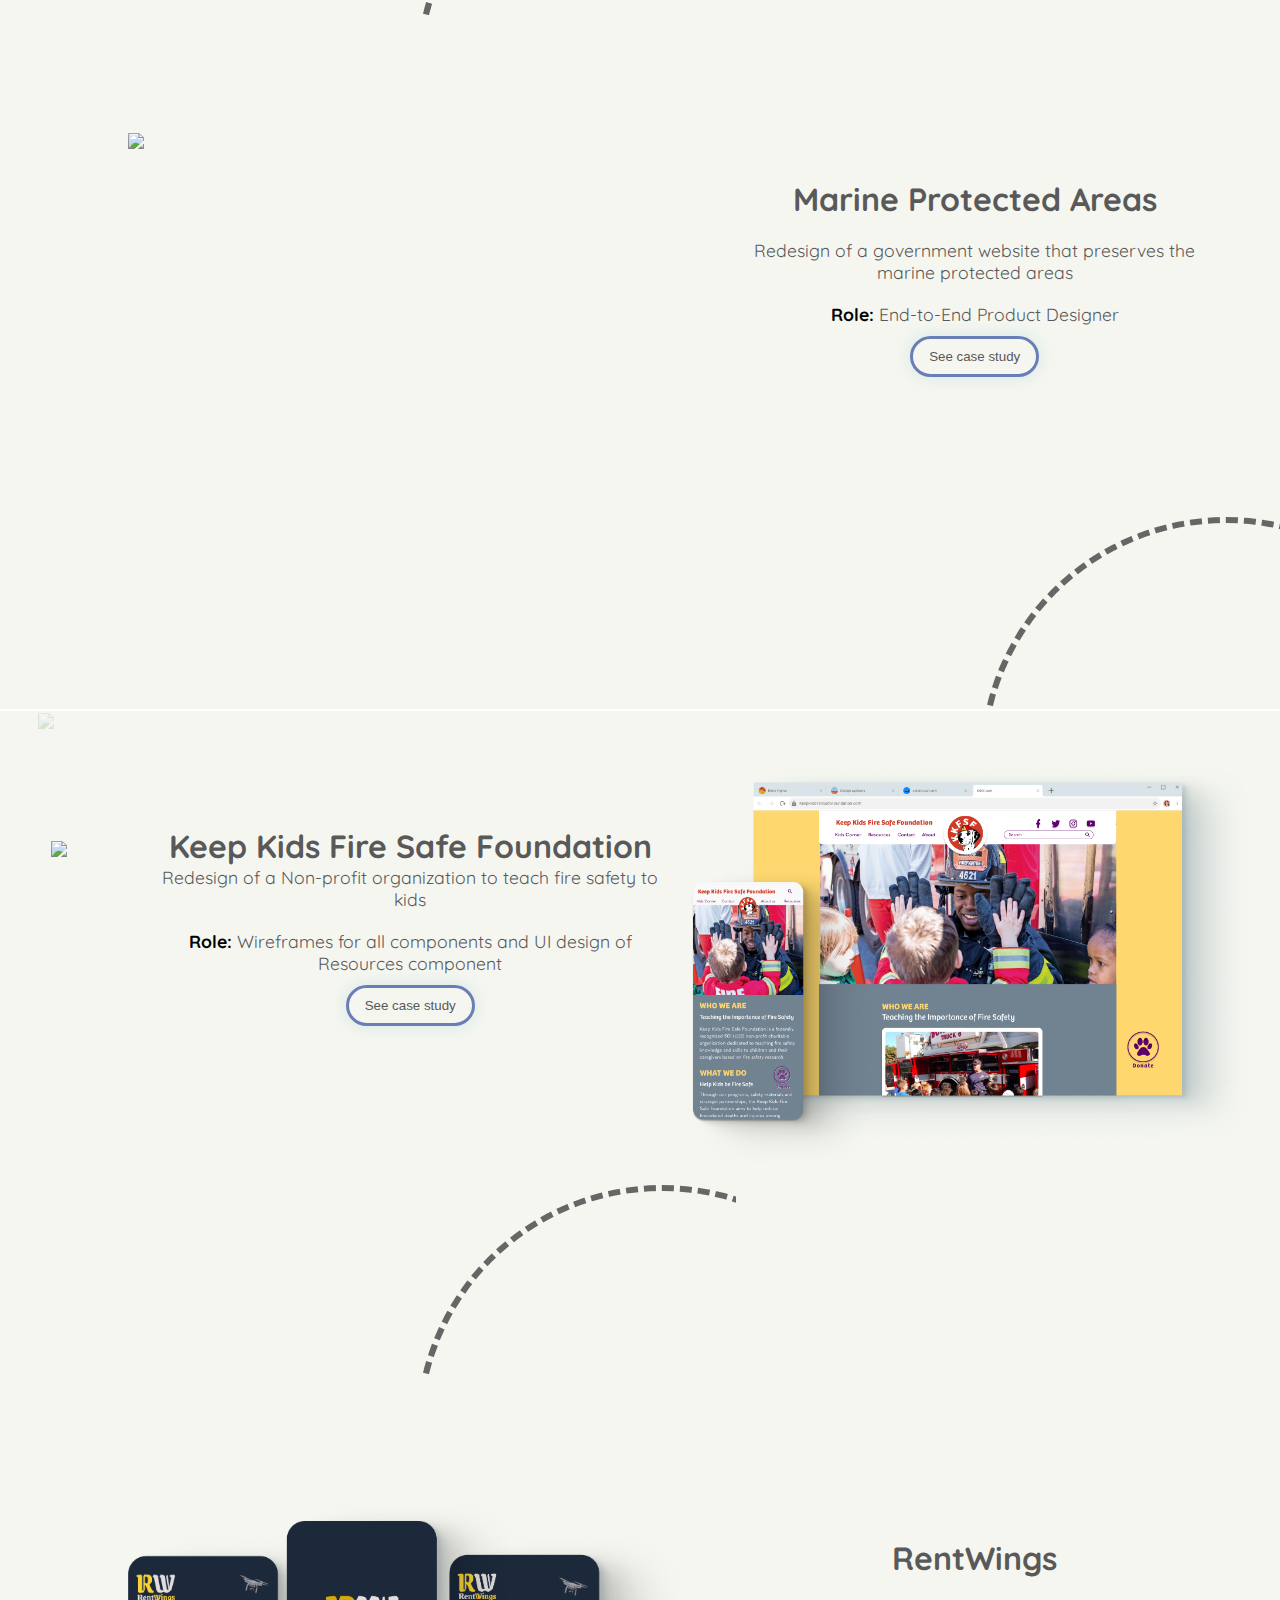
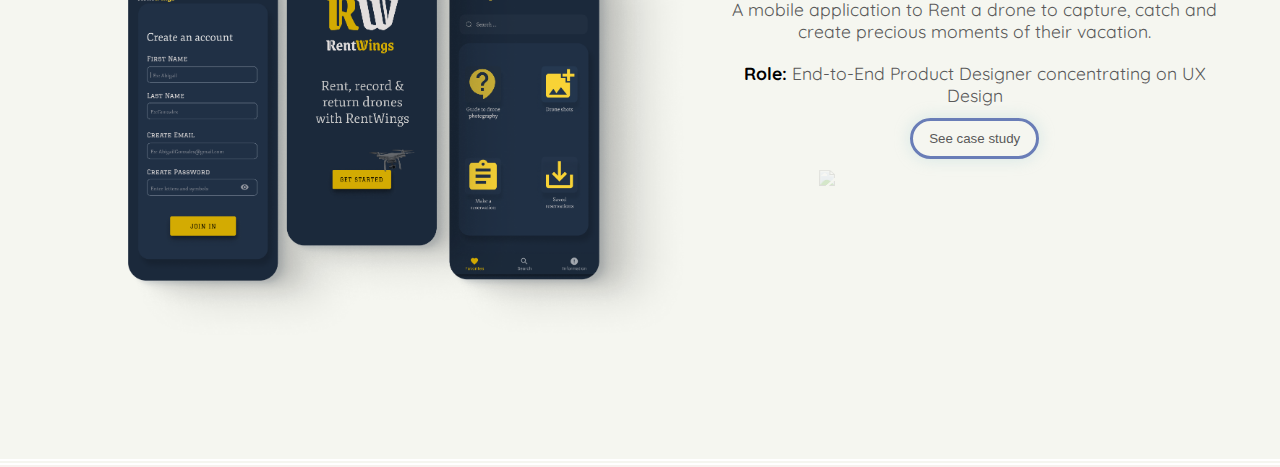
==== commit 22357569: "Recent work heading padding change" ====
--- a/index.html
+++ b/index.html
@@ -30,10 +30,10 @@
         <div class="mainPage " style = "padding-top:2%;padding-bottom:1%;
         /* background: radial-gradient(92.78% 138.58% at 50% 106.94%, #FDE6E6 0%, #FFD8D8 26.56%, #FAC0C0 64.06%, #FFB9B9 100%) */
         ;">
-        <div class="left" style = "padding-top:4%;padding-bottom:0;display:flex;align-items: center;"> 
+        <div class="left" style = "padding-top:2%;padding-bottom:0;display:flex;align-items: center;"> 
 
             <div class="mainHeading">     
-                    <div class="text-bottom" style = "font-size: 1.5rem;">
+                    <div class="text-bottom" style = "font-size: 1.5rem; margin-right:6%">
                         <div class="text-top">
                             <div class="subTitle" style = "color:#6A6A82;">
                             </div> 
@@ -45,7 +45,7 @@
 
                         A former Front-End Developer who fell in love with User Experience Design
                         <br>
-                        &#x2764; Anjali.
+                        <span> &#x2764; Anjali.</span>
                     </strong> 
                 </div>
                     <br> 
@@ -97,11 +97,11 @@
                         <img loading="lazy" src = "images/mpa/mpaShot.png" style ="width :100%"/>
                         </a>
                     </div>
-                    <!-- <div class="card four">
+                    <div class="card four">
                         <a href = "aboutme.html"> 
                         <img loading="lazy" src = "images/aboutMe/aboutMe.png" style ="width :100%"/>
                         </a>
-                    </div> -->
+                    </div>
                 </div>
         </div>
         </div>
@@ -114,10 +114,11 @@
         <!-- <img loading="lazy" style = "width:100%" src = "images/GuziPNG.png"/> -->
         <section id= "caseStudies" style = "z-index:-2" >
             
-        <div class="name" style="display:flex;text-align: center;justify-content:center;background-color:#f5f6f0;padding: 1.3em 0;"> My 
+        <div class="name" style="display:flex;text-align: center;justify-content:center;background-color:#f5f6f0;padding: 1.3em 2em;font-size:3em;"> <strong>My 
             <span id = "sacramentoFont" style="font-size:1.2em;">
                 &nbsp;Recent
-            </span>  &nbsp; work</div> 
+            </span>  &nbsp; work
+        </strong></div> 
             <div class="workPage kkfsf">
                 <div class="left">  
                     <div class="padding20"></div>
@@ -280,8 +281,7 @@
             </div>
         </div> -->
 
-        <hr style = "background: #f7f1ee;">
-        <hr style = "background: #f7f1ee;">
+
         <!-- <div class="dQuotesection">
             
             <div class="designQuote"><span id = "quote">&#8220;</span>Design is where science and art break even.</div>
@@ -297,11 +297,29 @@
                     <img loading="lazy" style = "width:150px;"src= "images/home/icons/slack.svg"/>
             </div>
         </section> -->
-        <div class="magicQuotesection"> 
+        <!-- <div class="magicQuotesection"> 
             <div class="magicQuote"><span id = "quote">&#8220;</span>Design to me is a way of thinking, the way of working and the way of fulfilling</div>
         </div>
         <hr>
-        <hr>
+        <hr> -->
+
+        <!-- <div class="collaborateSection"> 
+
+            <div class="contactQuote">Have a Project in Mind?
+                <div class = "buttonContainer">
+                    <a href = "aboutme.html"> 
+                    <button class = "filledButton" href = "#"><span>let's talk</span></button>
+                    </a>
+                </div>
+            </div>
+            <div class = "frame letsGo">
+                <div class = "circle clockwise" style = "right:6rem;left: 2rem;">
+                    <div class = "point"></div>
+                </div>
+                <div class = "track" style = "right:6rem;left: 2rem;"></div>
+            </div>
+        </div> -->
+
         <div id="footer"></div>
 
 
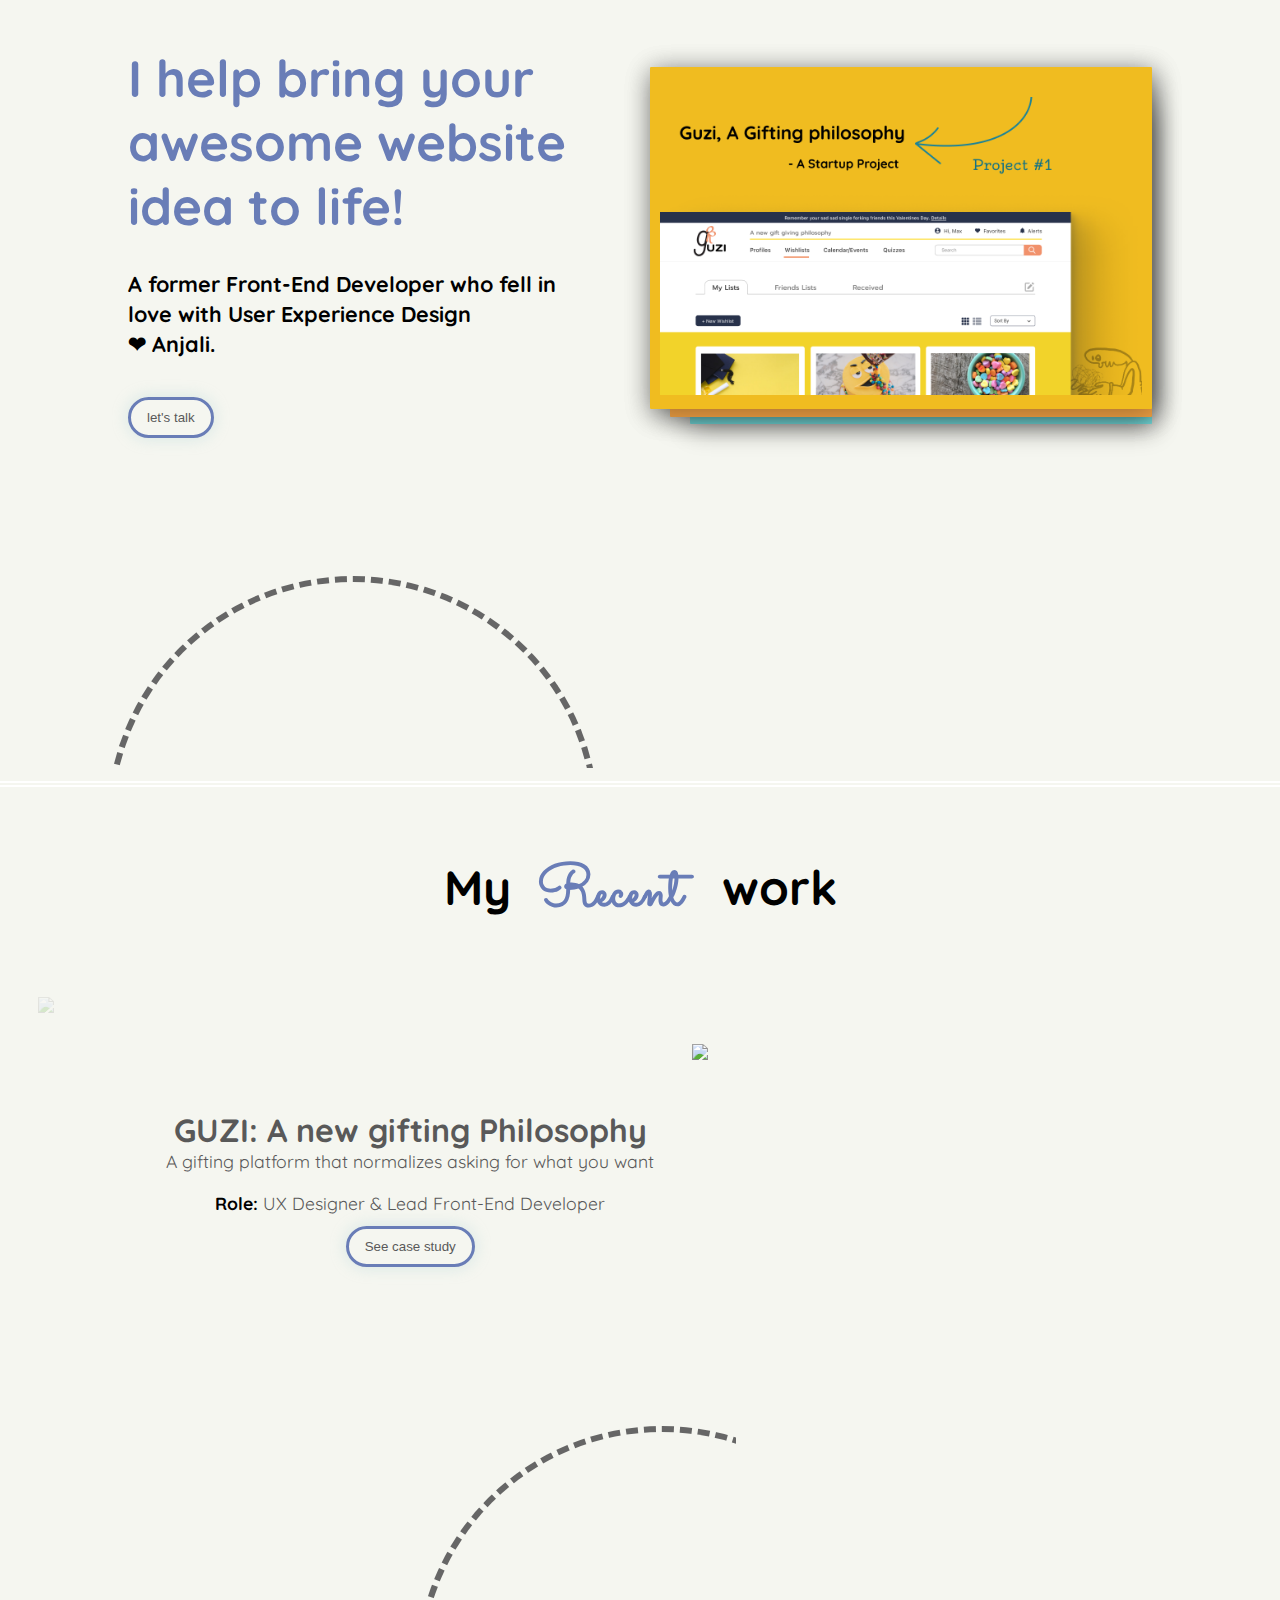
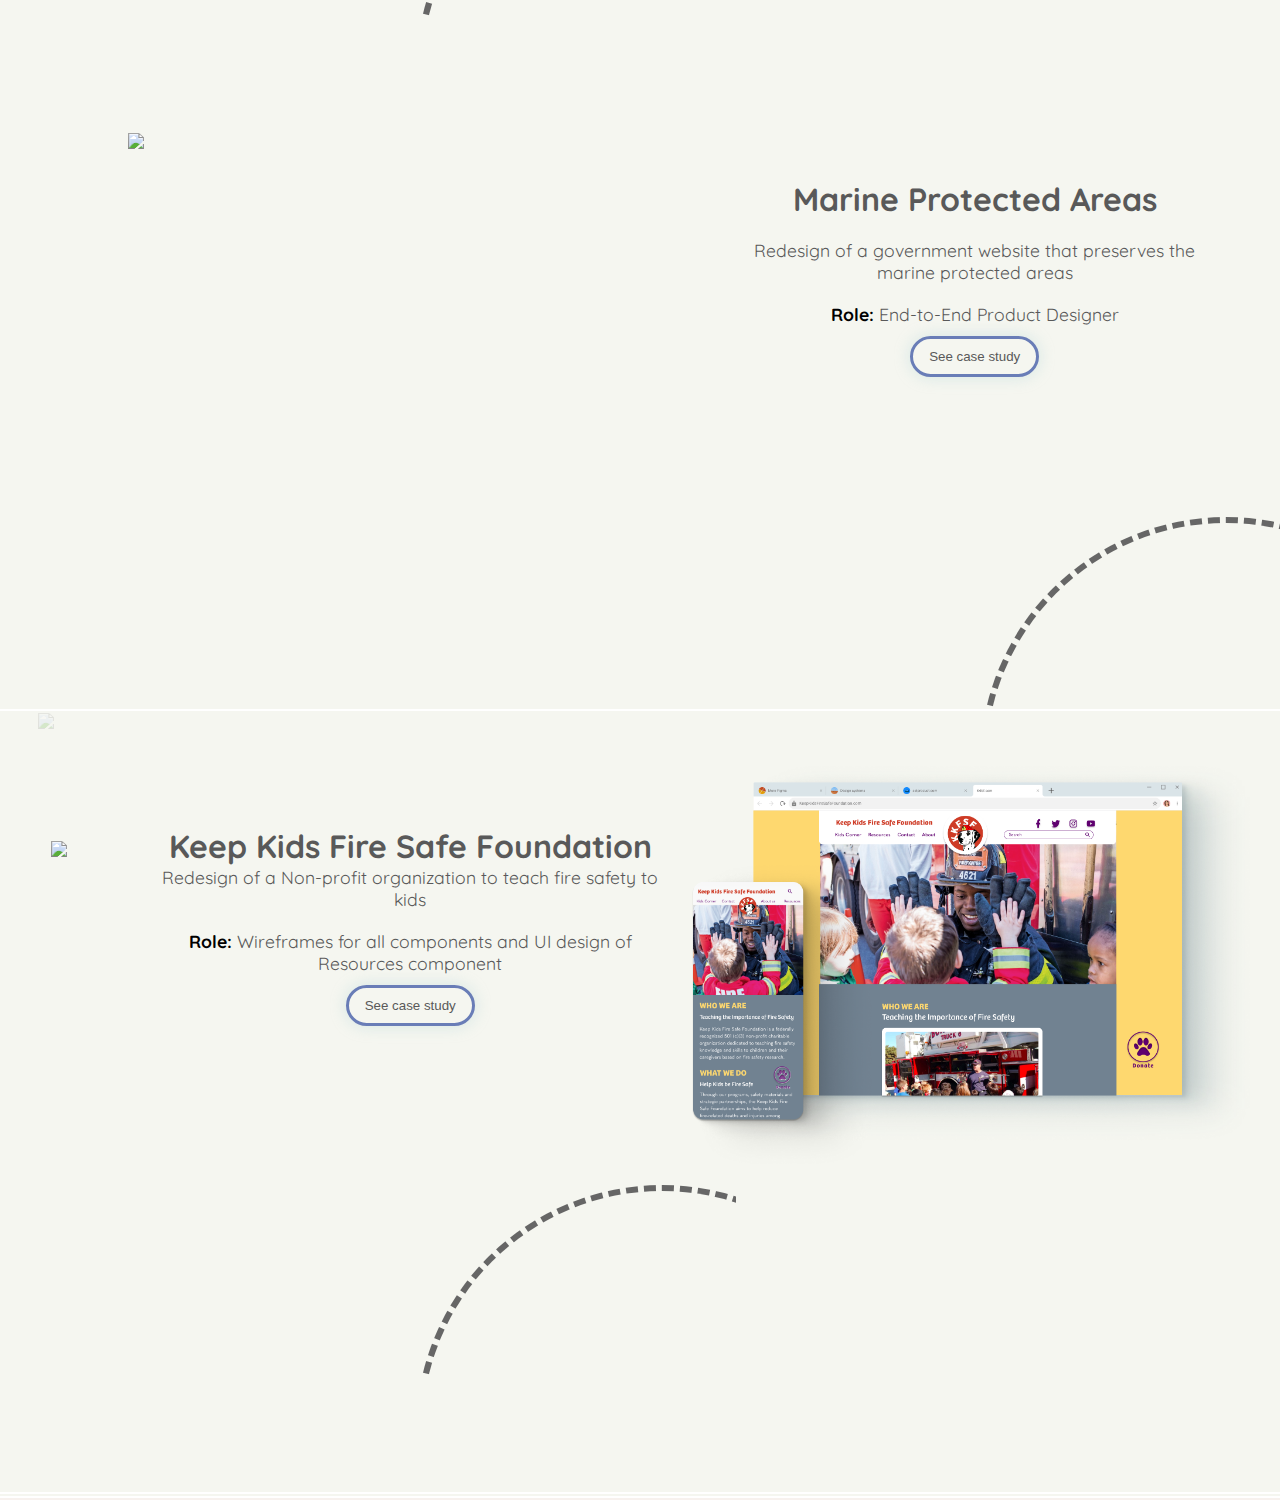
==== commit 4ee95b01: "removing rentwings from the mainpage" ====
--- a/index.html
+++ b/index.html
@@ -234,12 +234,11 @@
             </div> 
         </div>  
 
-        <div class="workPage rentwings">
+        <!-- <div class="workPage rentwings">
             <div class="left">   
                 <div class="imageContainer">   
                     <a href = "rentWings.html">
                         <img loading="lazy" src = "images/rentwingsCoverPic.png" style ="width :100%"/>
-                        <!-- <img loading="lazy" class="img" src = "images/rentWings.png" width = "400px" height = "400px"/> -->
                     </a>
                 </div>
 
@@ -257,7 +256,7 @@
                 </div>
                 <img loading="lazy" class ="rentwingsShape" src = "images/jason-blackeye-XYrjl3j7smo-unsplash-removebg-preview 1.svg"/>
             </div>  
-        </div>   
+        </div>    -->
         </section>
         <hr style = "background: #f5f6f0;">
         <hr style = "background: #f7f1ee;">
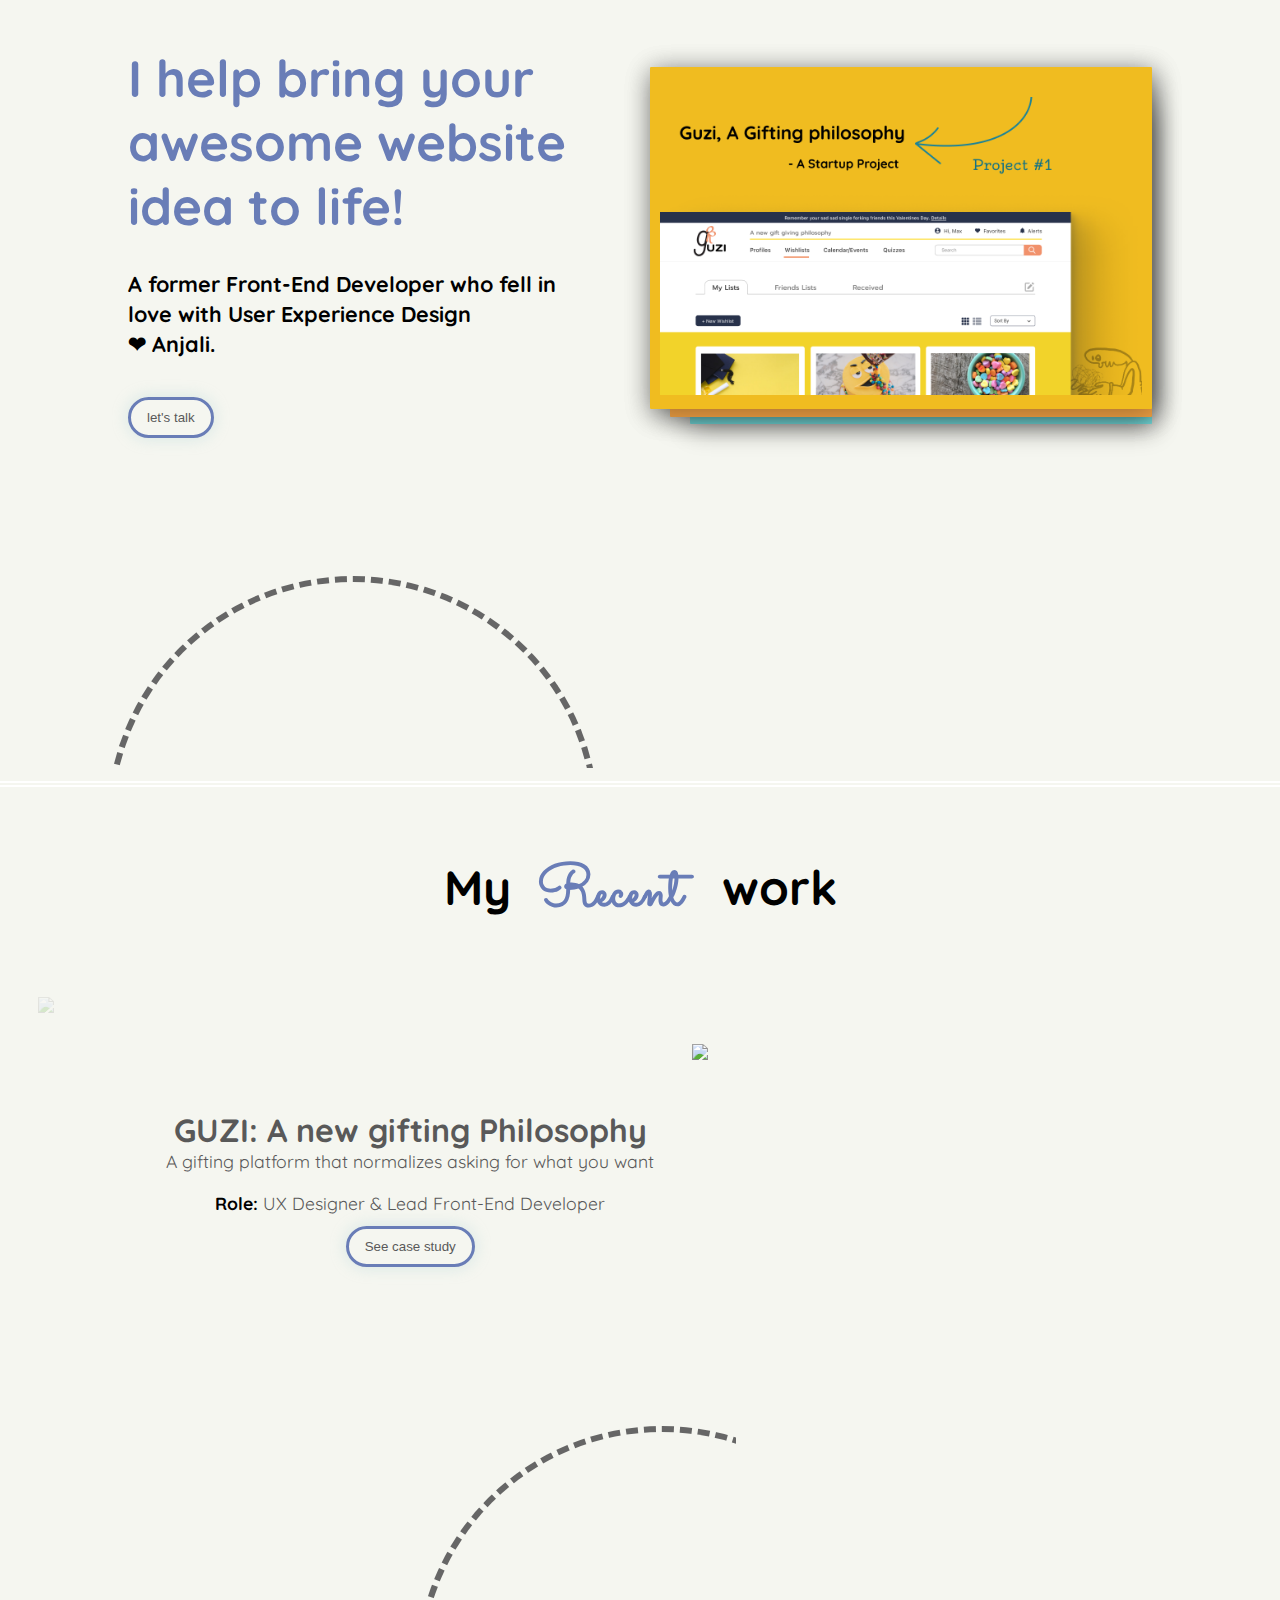
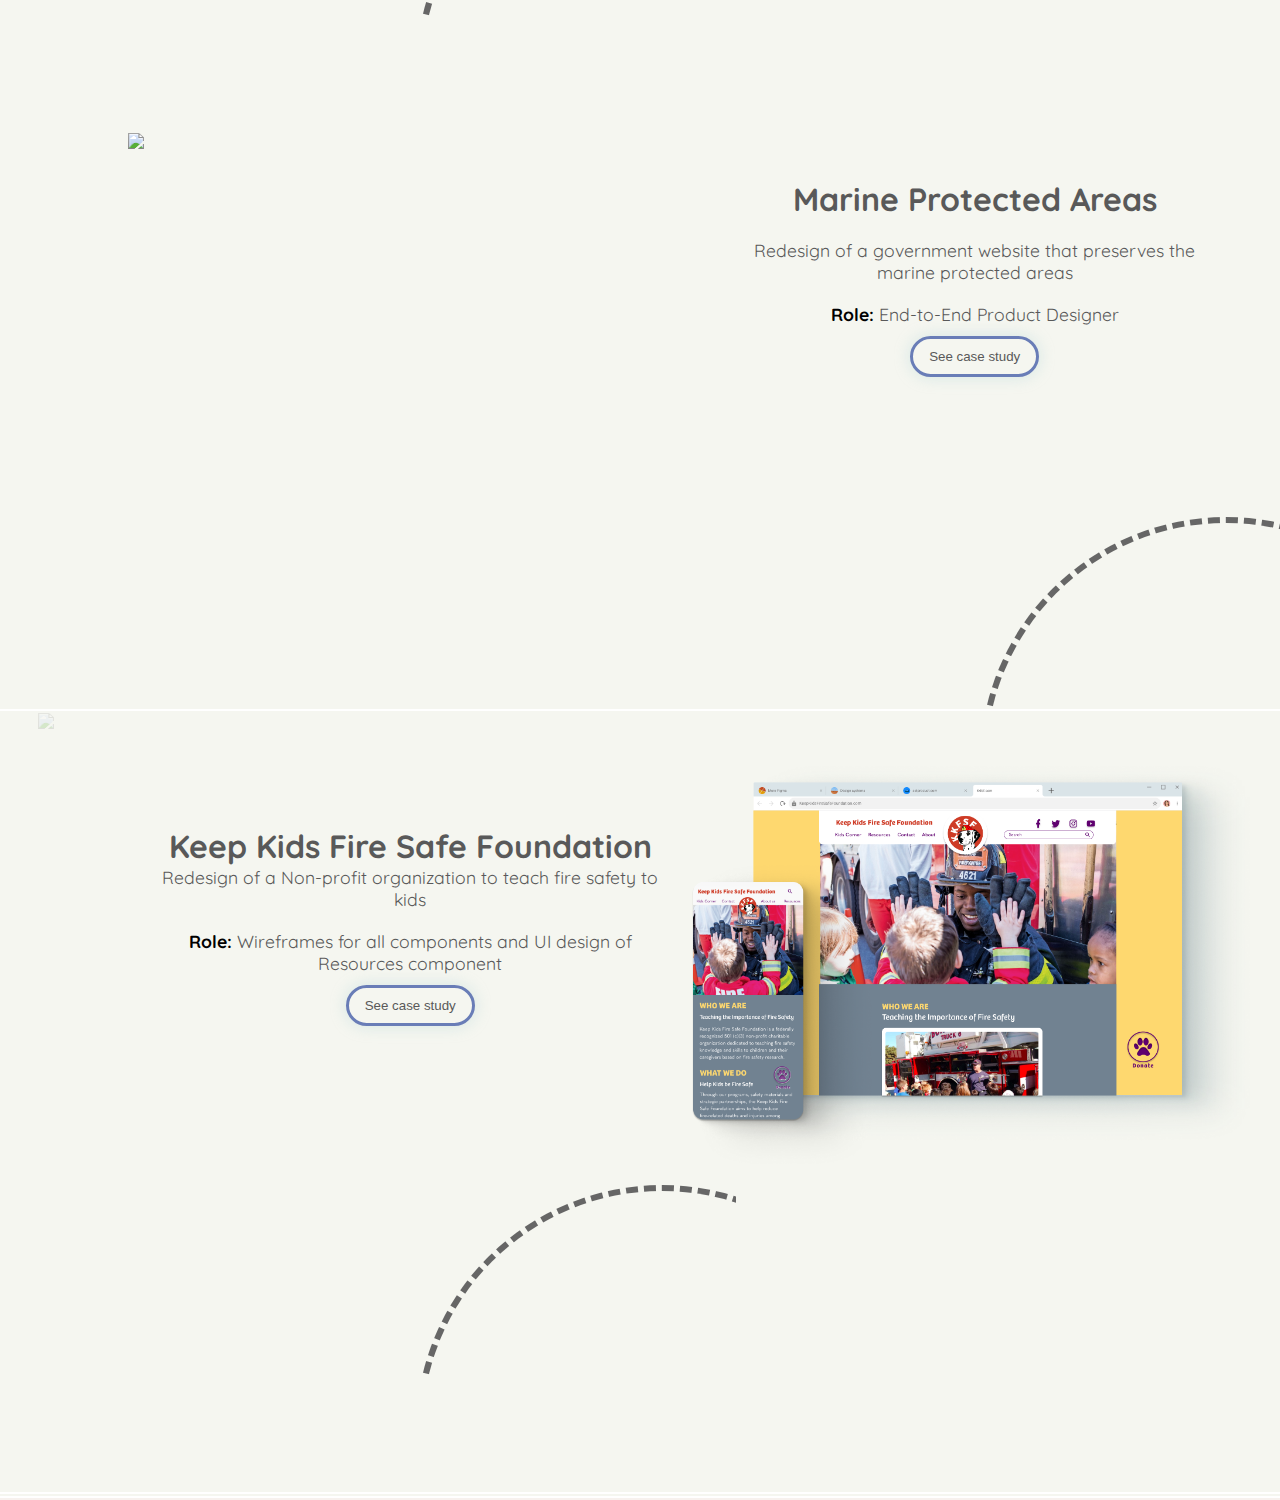
==== commit b9960fb6: "Removing logo for kkfsf" ====
--- a/index.html
+++ b/index.html
@@ -209,7 +209,7 @@
                 </div>
                 <br>
                 <img loading="lazy" class ="kkfsf-shape" src = "images/shapes/Ellipse 111.svg"/>
-                <img loading="lazy" class ="padding10 kkfsf-shape1" src = "images/Logo-03 3.png"/>   
+                <!-- <img loading="lazy" class ="padding10 kkfsf-shape1" src = "images/Logo-03 3.png"/>    -->
                 <div class = "frame">
                     <div class = "circle">
                         <strong class = "projectSubTitle">Fly away</strong>
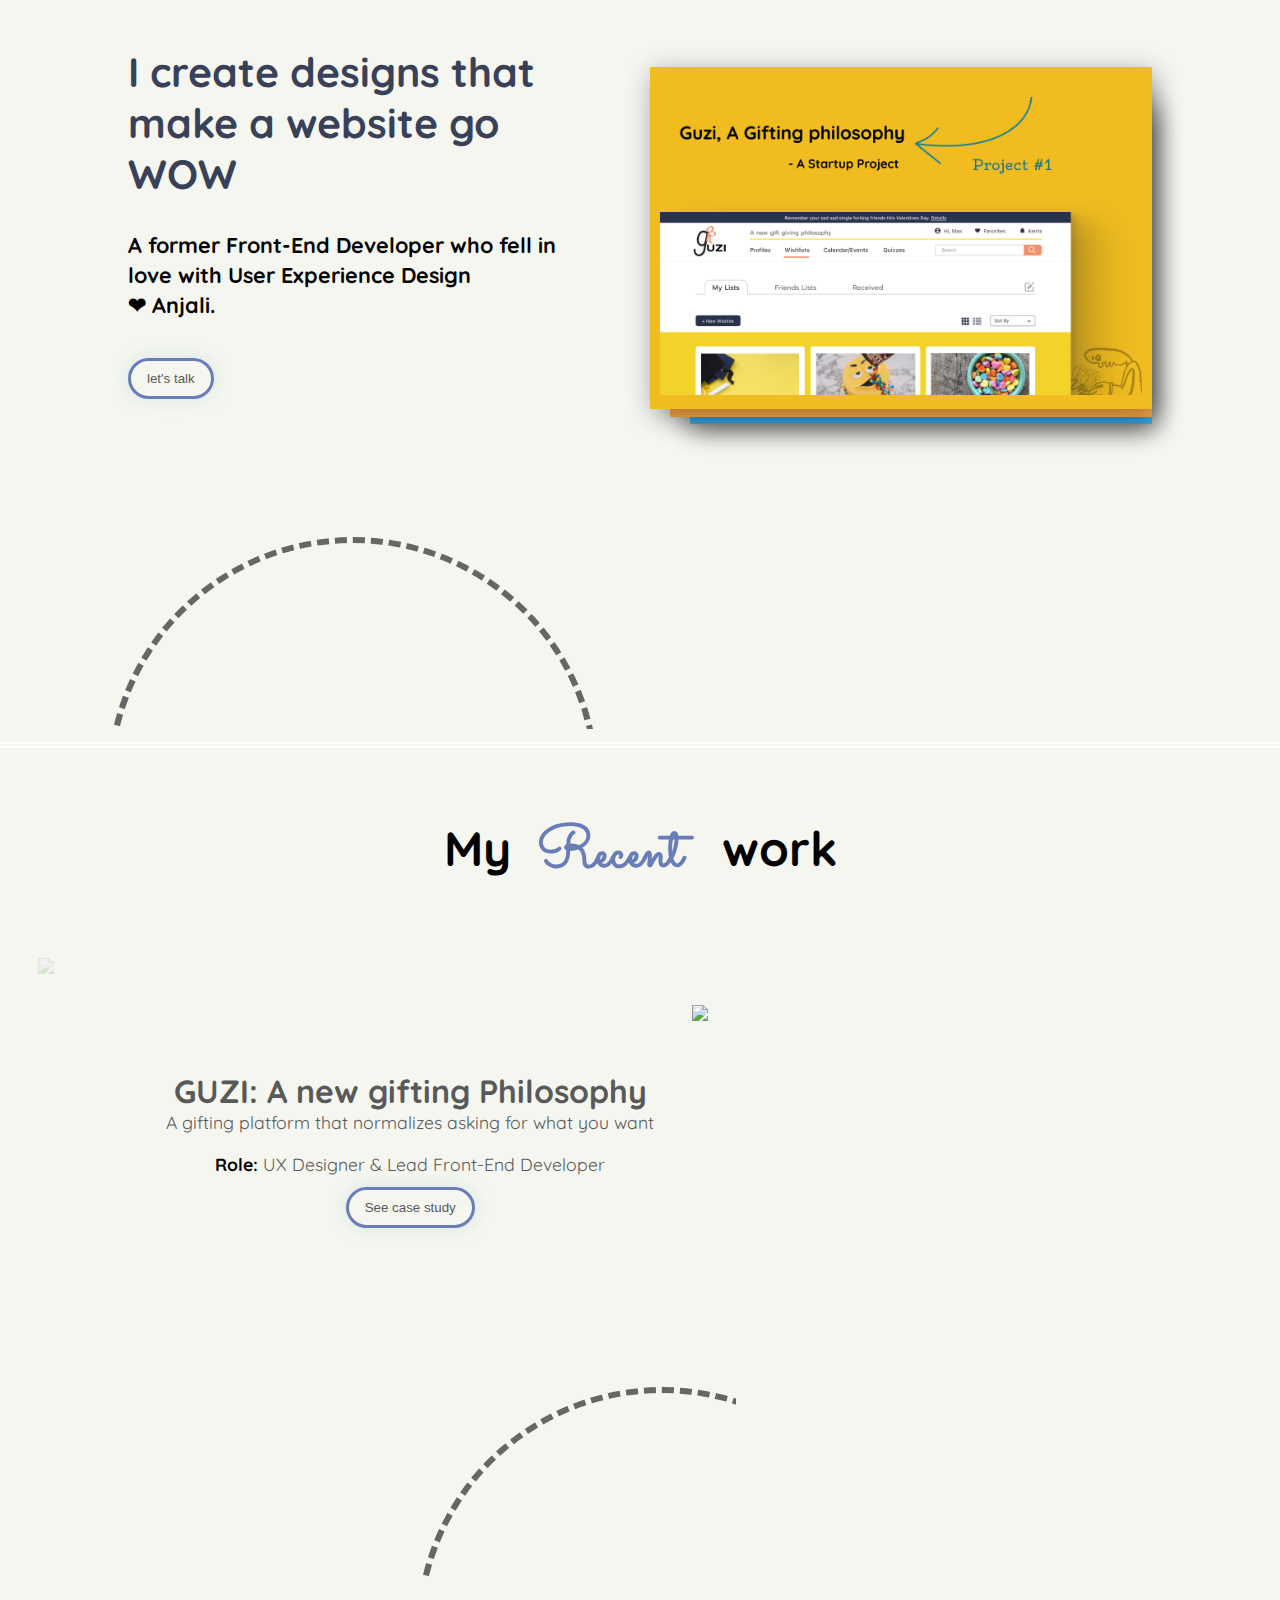
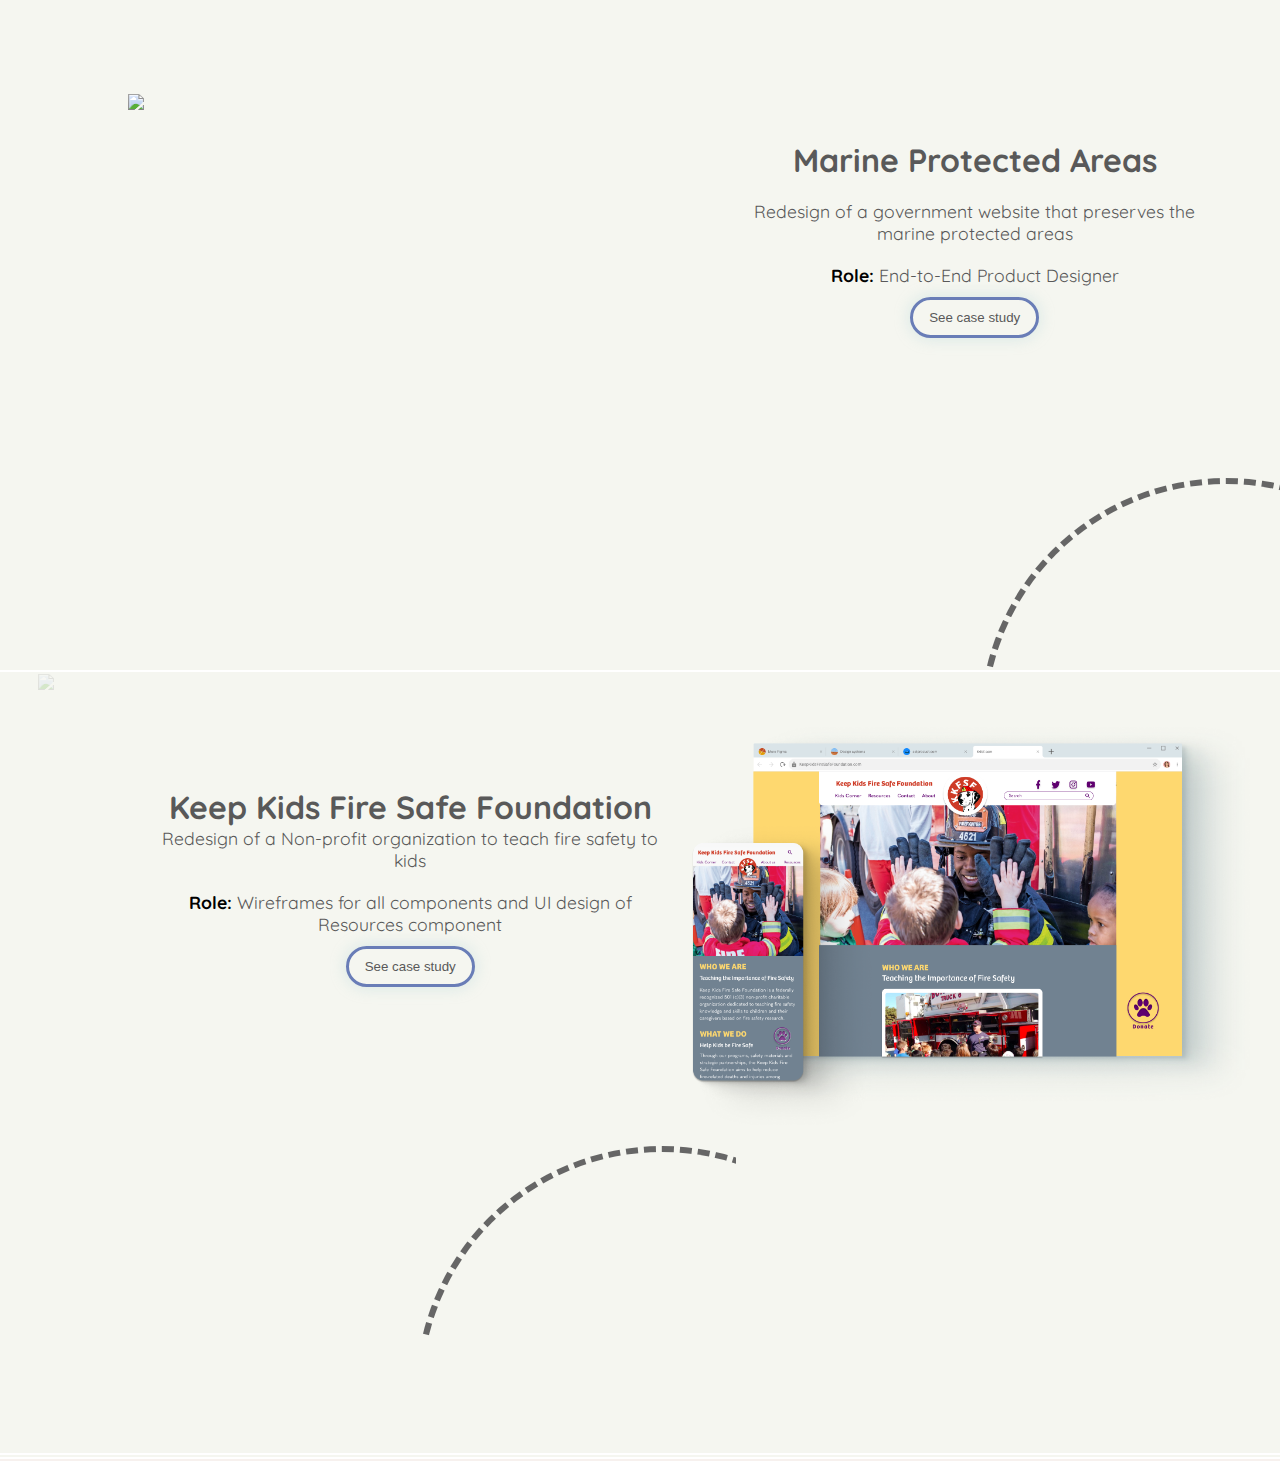
==== commit 64eacc83: "Rough changes" ====
--- a/index.html
+++ b/index.html
@@ -38,7 +38,8 @@
                             <div class="subTitle" style = "color:#6A6A82;">
                             </div> 
                     <!-- <div class="subPara">Hey, I am Anjali!</div>  -->
-                    <div><strong class = "brandStmt">I help bring your awesome website idea to life!</strong></div>
+                    <!-- <div><strong class = "brandStmt">I help bring your awesome website idea to life!</strong></div> -->
+                    <div><strong class = "brandStmt">I create designs that make a website go WOW</strong></div>
                     <br> 
                     <div><strong class="subText">
                         <!-- I prioritize design's impact on the community over impulsive intensions. -->
@@ -304,20 +305,17 @@
 
         <!-- <div class="collaborateSection"> 
 
-            <div class="contactQuote">Have a Project in Mind?
-                <div class = "buttonContainer">
-                    <a href = "aboutme.html"> 
-                    <button class = "filledButton" href = "#"><span>let's talk</span></button>
-                    </a>
-                </div>
-            </div>
-            <div class = "frame letsGo">
-                <div class = "circle clockwise" style = "right:6rem;left: 2rem;">
-                    <div class = "point"></div>
-                </div>
-                <div class = "track" style = "right:6rem;left: 2rem;"></div>
+            <div class="contactQuote">Want to collaborate or have a Project in <span id= "textMind">Mind?</span>
+
+            </div>
+            <div class = "buttonContainer">
+                <a href = "aboutme.html"> 
+                <button class = "filledButton" href = "#"><span>let's talk</span></button>
+                </a>
             </div>
         </div> -->
+
+
 
         <div id="footer"></div>
 
--- a/css/index.css
+++ b/css/index.css
@@ -4,6 +4,10 @@
     /* padding-top:40px; */
     box-sizing:border-box;
 }
+h1,h1,h3,h4,h5,h6{
+    font-family: 'Quicksand', sans-serif;
+    color:#212121;
+}
 
 .fontSize4{
     font-size:4rem;
@@ -54,6 +58,18 @@
     opacity:0.8;
     background-color: #f7f6f2;
     /* background-image: url(images/aboutMe/bgDesignPink.png); */
+}
+.img-magnifier-container {
+    position:relative;
+  }
+.img-magnifier-glass {
+    position: absolute;
+    border: 3px solid #000;
+    border-radius: 50%;
+    cursor: none;
+    /*Set the size of the magnifier glass:*/
+    width: 350px;
+    height: 350px;
 }
 
 html{
@@ -204,7 +220,6 @@
 .imageContainer:hover {
     /* opacity: 1; */
     cursor:pointer;
-    opacity: 0.6;
     transform: scale(1.05);
 }
 .img{
--- a/css/mainPage.css
+++ b/css/mainPage.css
@@ -1,6 +1,8 @@
 /* .subTitle:hover~ hr{
     font-size:5em;
 } */
+
+
 .mainHeading{
     display:flex;
     flex-direction:column;
@@ -13,8 +15,8 @@
     width:100%;
 }
 .brandStmt{
-    font-size: 4vw;
-    color: #697db7;
+    font-size: 3.2vw;
+    color: #394158;
 
 }
 .frame{
@@ -142,6 +144,15 @@
     transform: translateX(0) ;
     /* rotateX(5deg) rotateY(-0.892892deg) rotateZ(-8.92892deg) ; */
 	z-index: 0;
+	animation-name: onEndin;
+}
+.card.four {
+    background-color: #3db2f0;
+	left: 40px;
+	top: 40px;
+    transform: translateX(0) ;
+    /* rotateX(5deg) rotateY(-0.892892deg) rotateZ(-8.92892deg) ; */
+	z-index: 0;
 	animation-name: onBottom;
 }
 .card span {
@@ -233,7 +244,7 @@
     top: 20px;
   }
 }
-@keyframes onBottom {
+@keyframes onEnding {
   10% {
     transform: translate(0);
     z-index: 0;
@@ -253,27 +264,75 @@
     left: 0;
     top: 0;
   }
-  70% {
+  60% {
     transform: translateX(0) ;
     /* transform: translateX(0) rotateX(5deg) rotateY(-0.877756deg) rotateZ(-8.77756deg) scale(1); */
     z-index: 2;
     left: 0;
     top: 0;
   }
-  75% {
+  65% {
     transform: translateX(300px);
     z-index: 1;
     left: 20px;
     top: 20px;
   }
-  80% {
+  70% {
     /* transform: translateX(0) rotateX(5deg) rotateY(-0.877756deg) rotateZ(-8.77756deg) scale(1); */
     transform: translateX(0) ;
     z-index: 0;
     left: 40px;
     top: 40px;
   }
-}
+  80% {
+    /* transform: translateX(0) rotateX(5deg) rotateY(0.24895deg) rotateZ(2.4895deg); */
+    transform: translateX(0) ;
+    z-index: 1;
+    left: 20px;
+    top: 20px;
+  }
+}
+@keyframes onBottom {
+    10% {
+    transform: translate(0);
+    z-index: 0;
+    left: 20px;
+    top: 20px;
+    }
+    40% {
+    transform: translateX(0) ;
+      /* transform: translateX(0) rotateX(5deg) rotateY(-0.877756deg) rotateZ(-8.77756deg) scale(1); */
+    z-index: 1;
+    left: 20px;
+    top: 20px;
+    }
+    50% {
+    transform: translateX(0);
+      z-index: 2;
+      left: 0;
+      top: 0;
+    }
+    70% {
+      transform: translateX(0) ;
+      /* transform: translateX(0) rotateX(5deg) rotateY(-0.877756deg) rotateZ(-8.77756deg) scale(1); */
+      z-index: 2;
+      left: 0;
+      top: 0;
+    }
+    75% {
+      transform: translateX(300px);
+      z-index: 1;
+      left: 20px;
+      top: 20px;
+    }
+    80% {
+      /* transform: translateX(0) rotateX(5deg) rotateY(-0.877756deg) rotateZ(-8.77756deg) scale(1); */
+      transform: translateX(0) ;
+      z-index: 0;
+      left: 40px;
+      top: 40px;
+    }
+  }
 
 .connectIcons{
     display:flex;
@@ -363,6 +422,16 @@
     justify-content:center;
     padding:7em 10em;
 }
+.collaborateSection{
+
+    background-color: #f7ebe4;
+    display:flex;
+    flex-direction: column;
+    align-items: center;
+    text-align: center;
+    justify-content:center;
+    padding:5em 10em;
+}
 .magicDarkQuotesection{
 
     background-color: #000000;
@@ -387,6 +456,11 @@
     /* font-family: sacramento; */
     font-size:3.6em;
     /* color:#ffffff; */
+}
+.contactQuote{
+    font-size:4rem;
+    color:#444444;
+    font-weight:600;
 }
 .author{
     margin:1em;
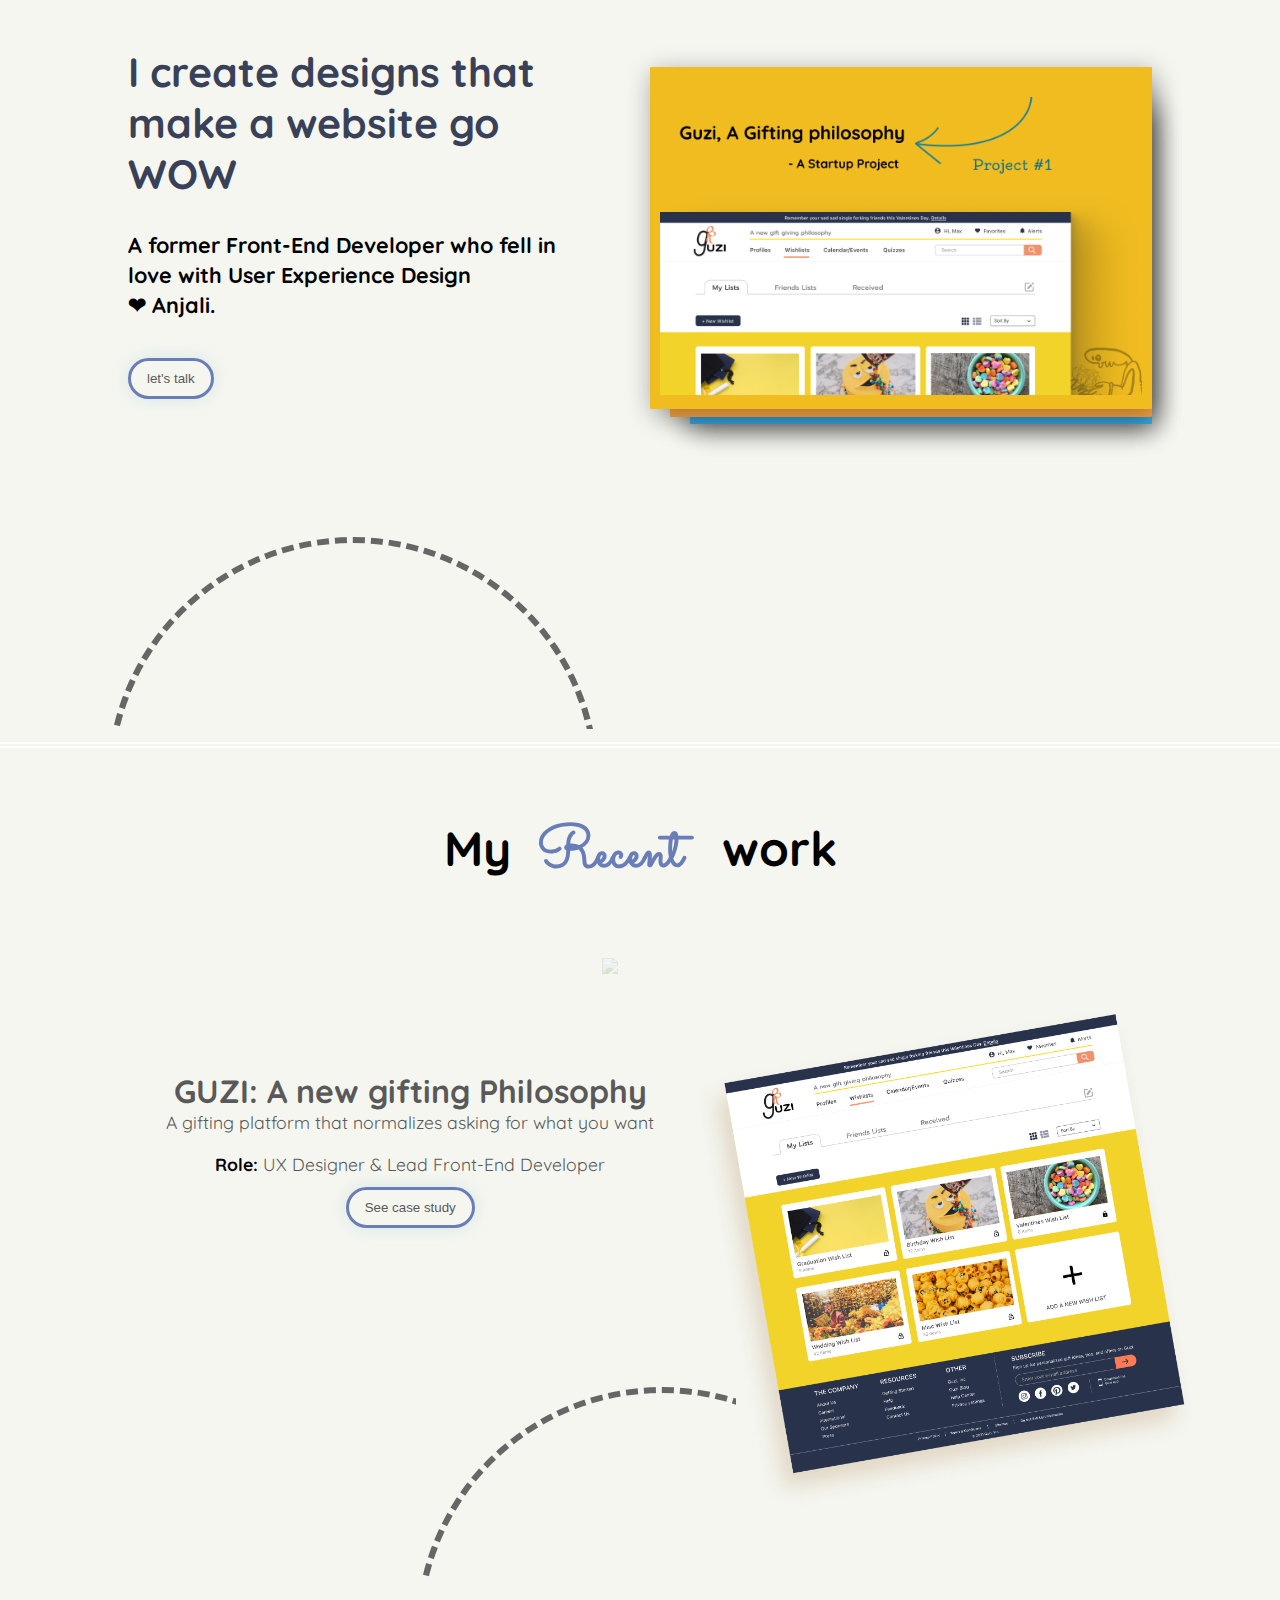
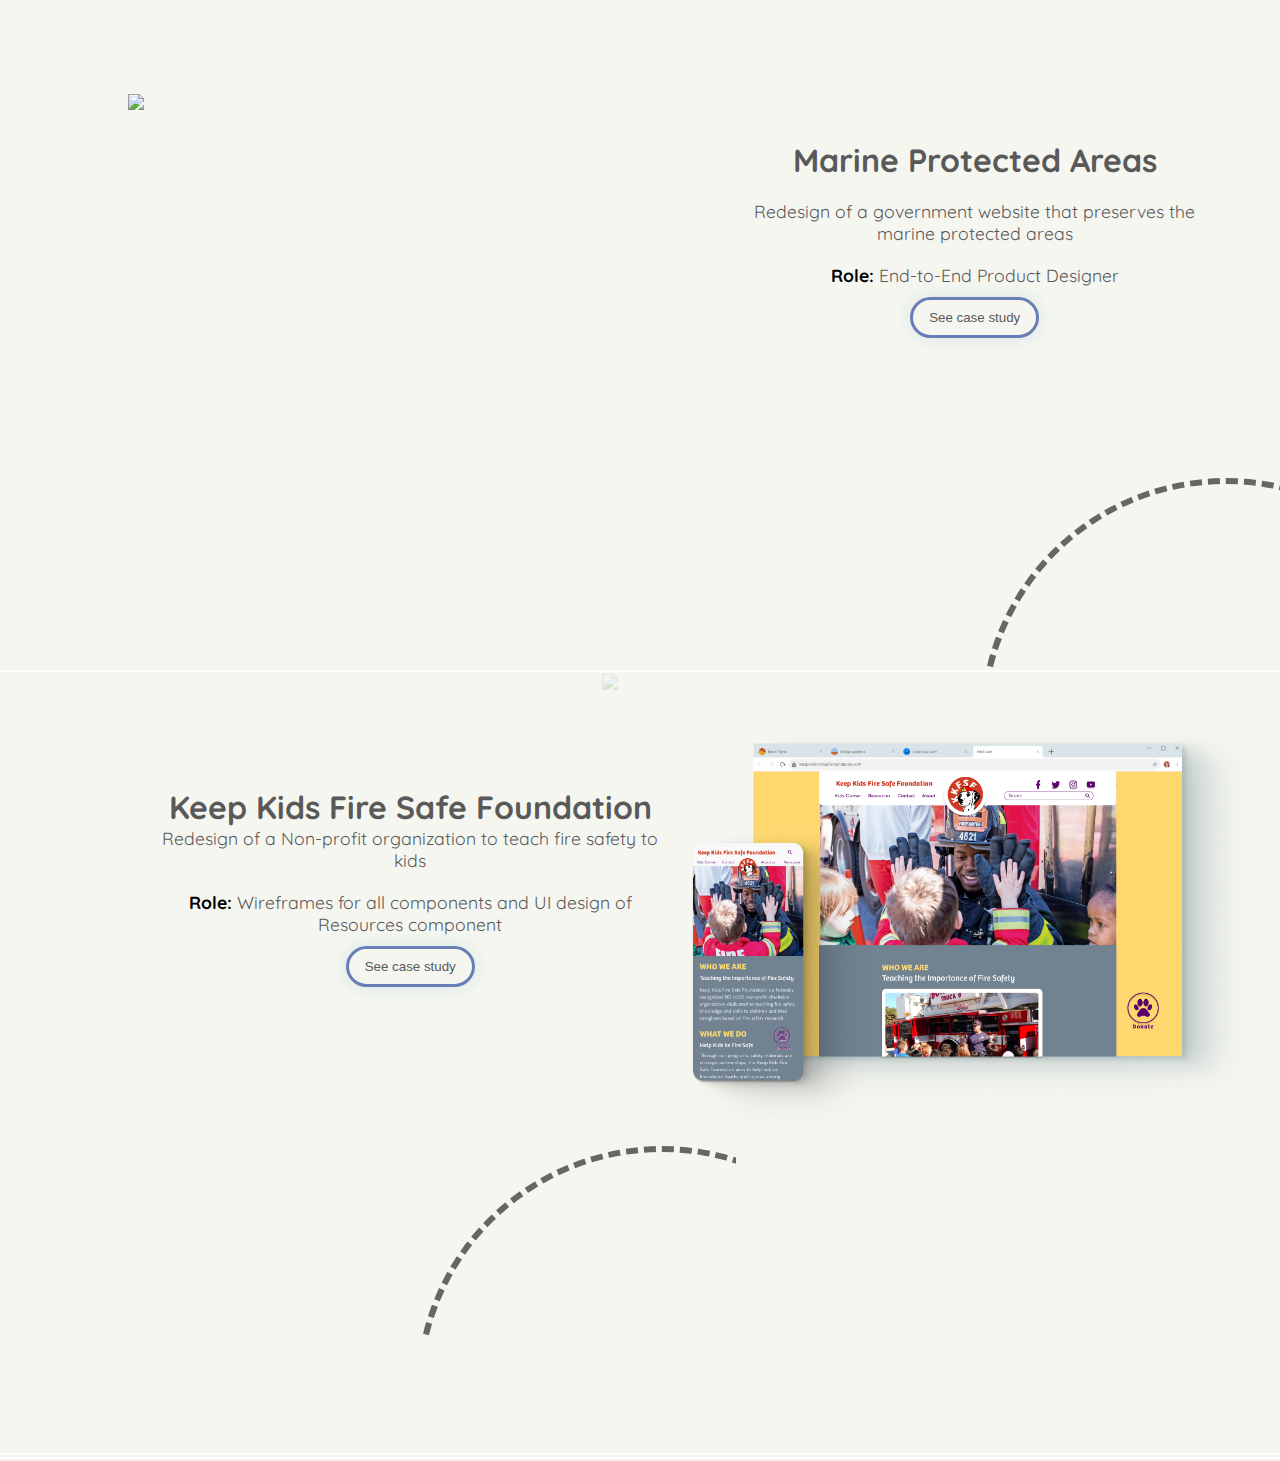
==== commit 6051c68e: "Add header and changed userPersona in guzi" ====
--- a/index.html
+++ b/index.html
@@ -156,7 +156,7 @@
                 <div class="right"> 
                     <div class="imageContainer"> 
                         <a href = "guzi.html">
-                            <img loading="lazy" src = "images/guzi/guziPic.png" style ="width :90%"/>
+                            <img loading="lazy" src = "images/guzi/guziHomeShot.png" style ="width :90%"/>
                         </a>
                     </div>
     
--- a/css/index.css
+++ b/css/index.css
@@ -7,6 +7,11 @@
 h1,h1,h3,h4,h5,h6{
     font-family: 'Quicksand', sans-serif;
     color:#212121;
+}
+.tinyScript{
+    font-size:0.7em;
+    font-weight:bold;
+    color:#121212;
 }
 
 .fontSize4{
@@ -231,7 +236,7 @@
 }
 .kkfsf-shape{
     position:absolute;
-    left:3%;
+    right:3%;
     width:50%;
     opacity:0.2;
 }
--- a/css/mainPage.css
+++ b/css/mainPage.css
@@ -10,6 +10,7 @@
     justify-content:center;
     align-items:center;
 }
+
 .subText{
     font-size: 0.9em;
     width:100%;
